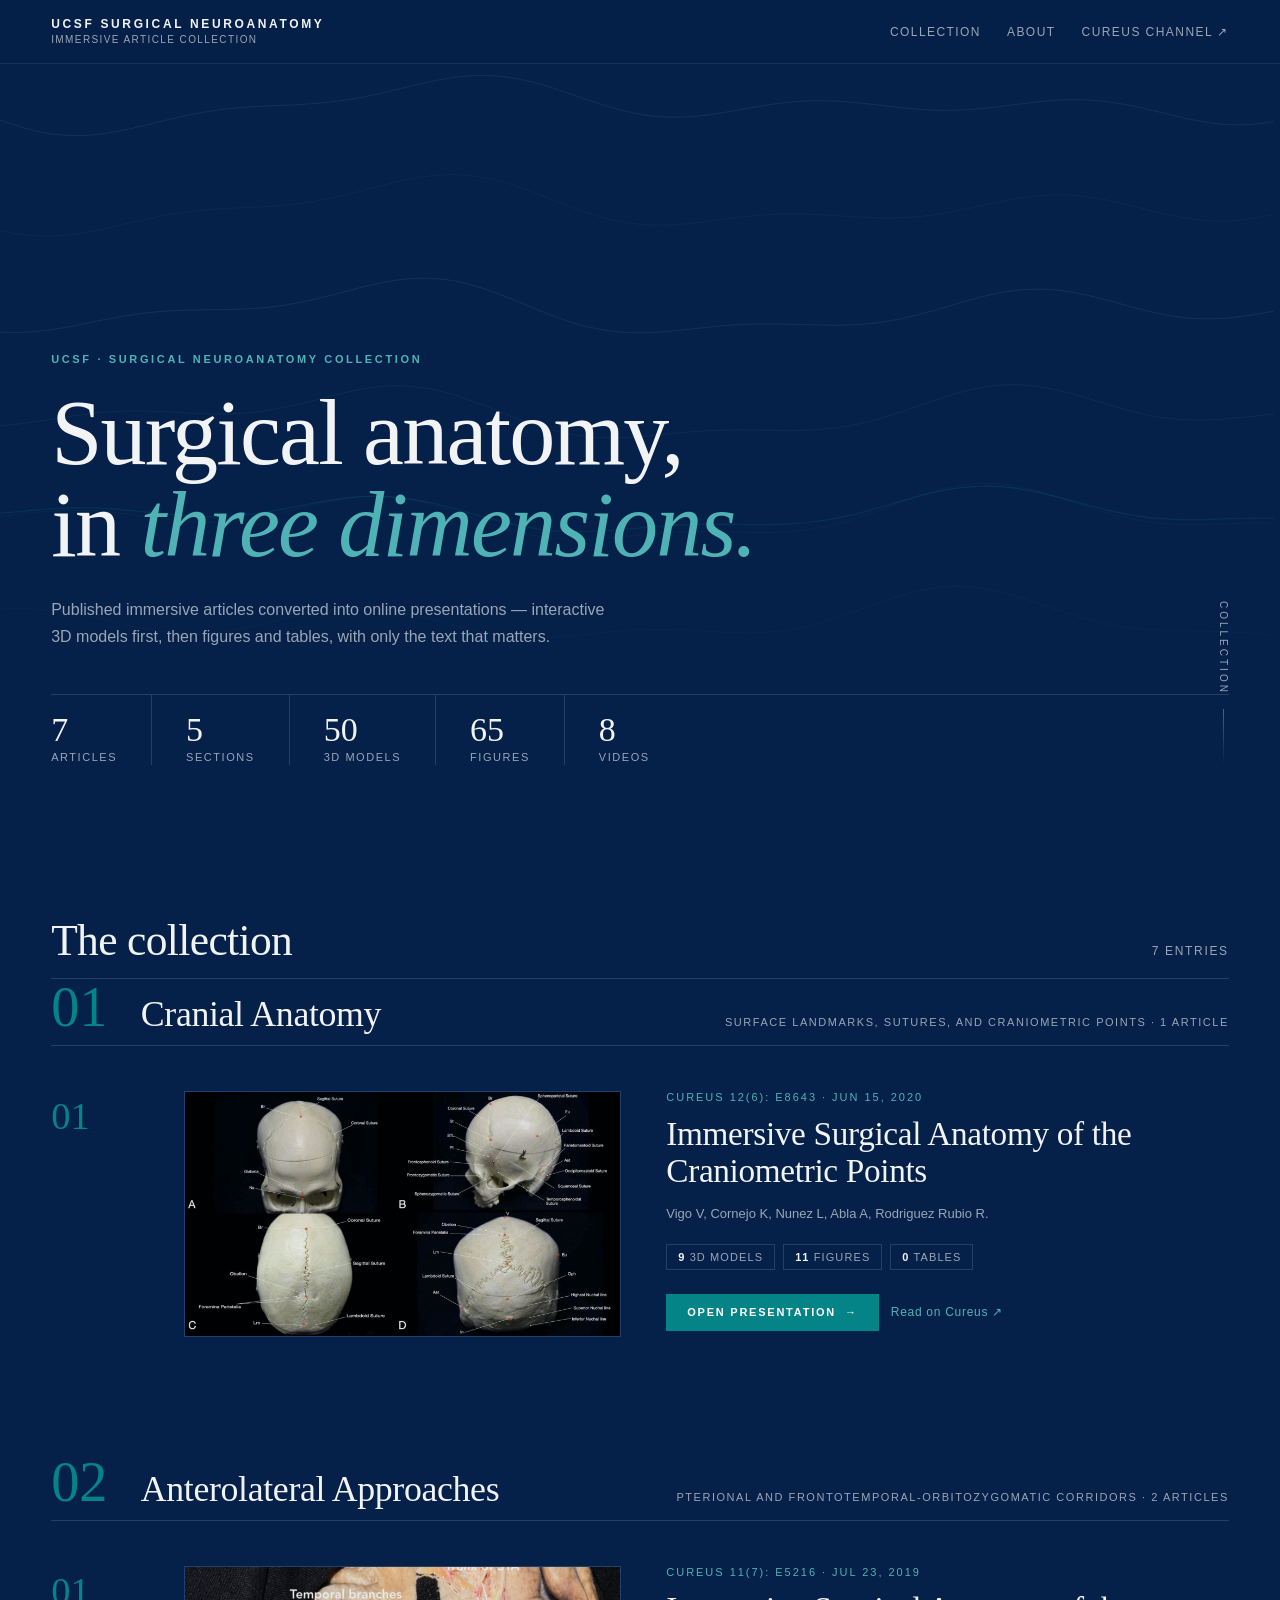
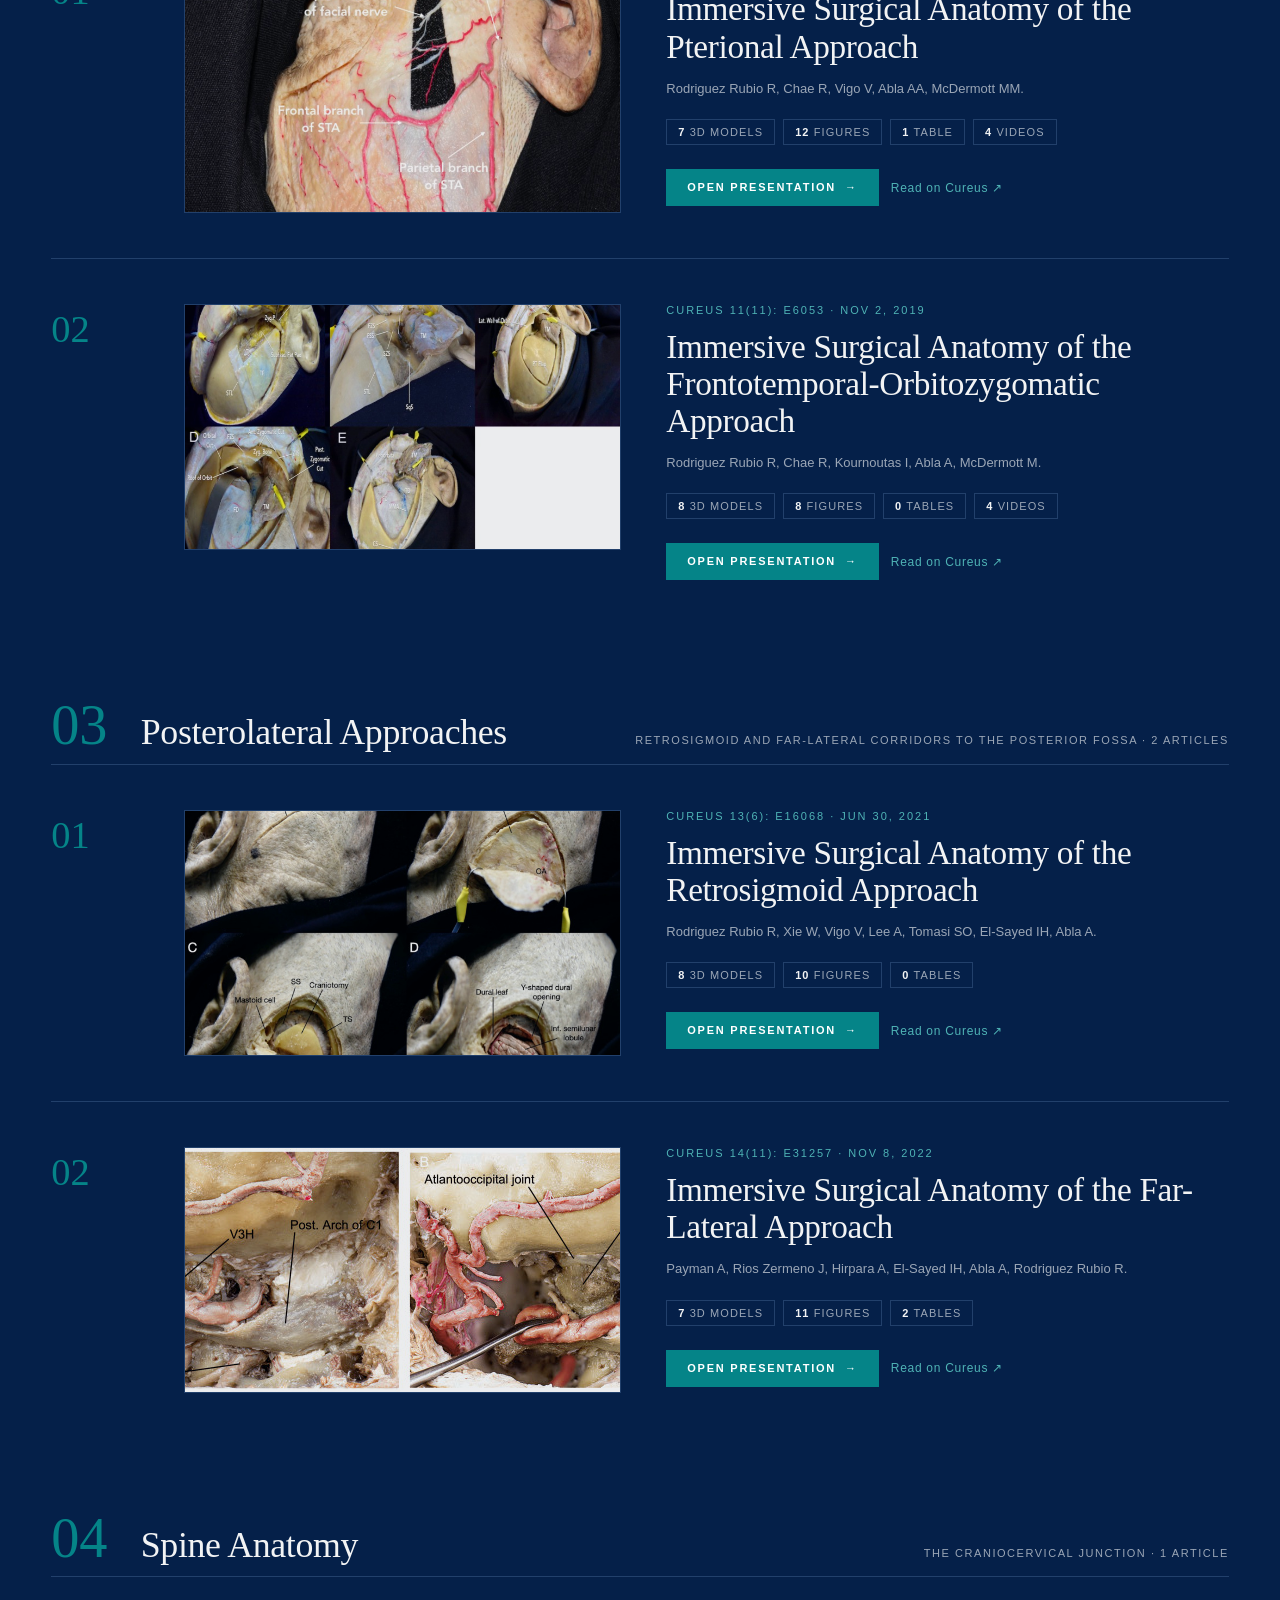
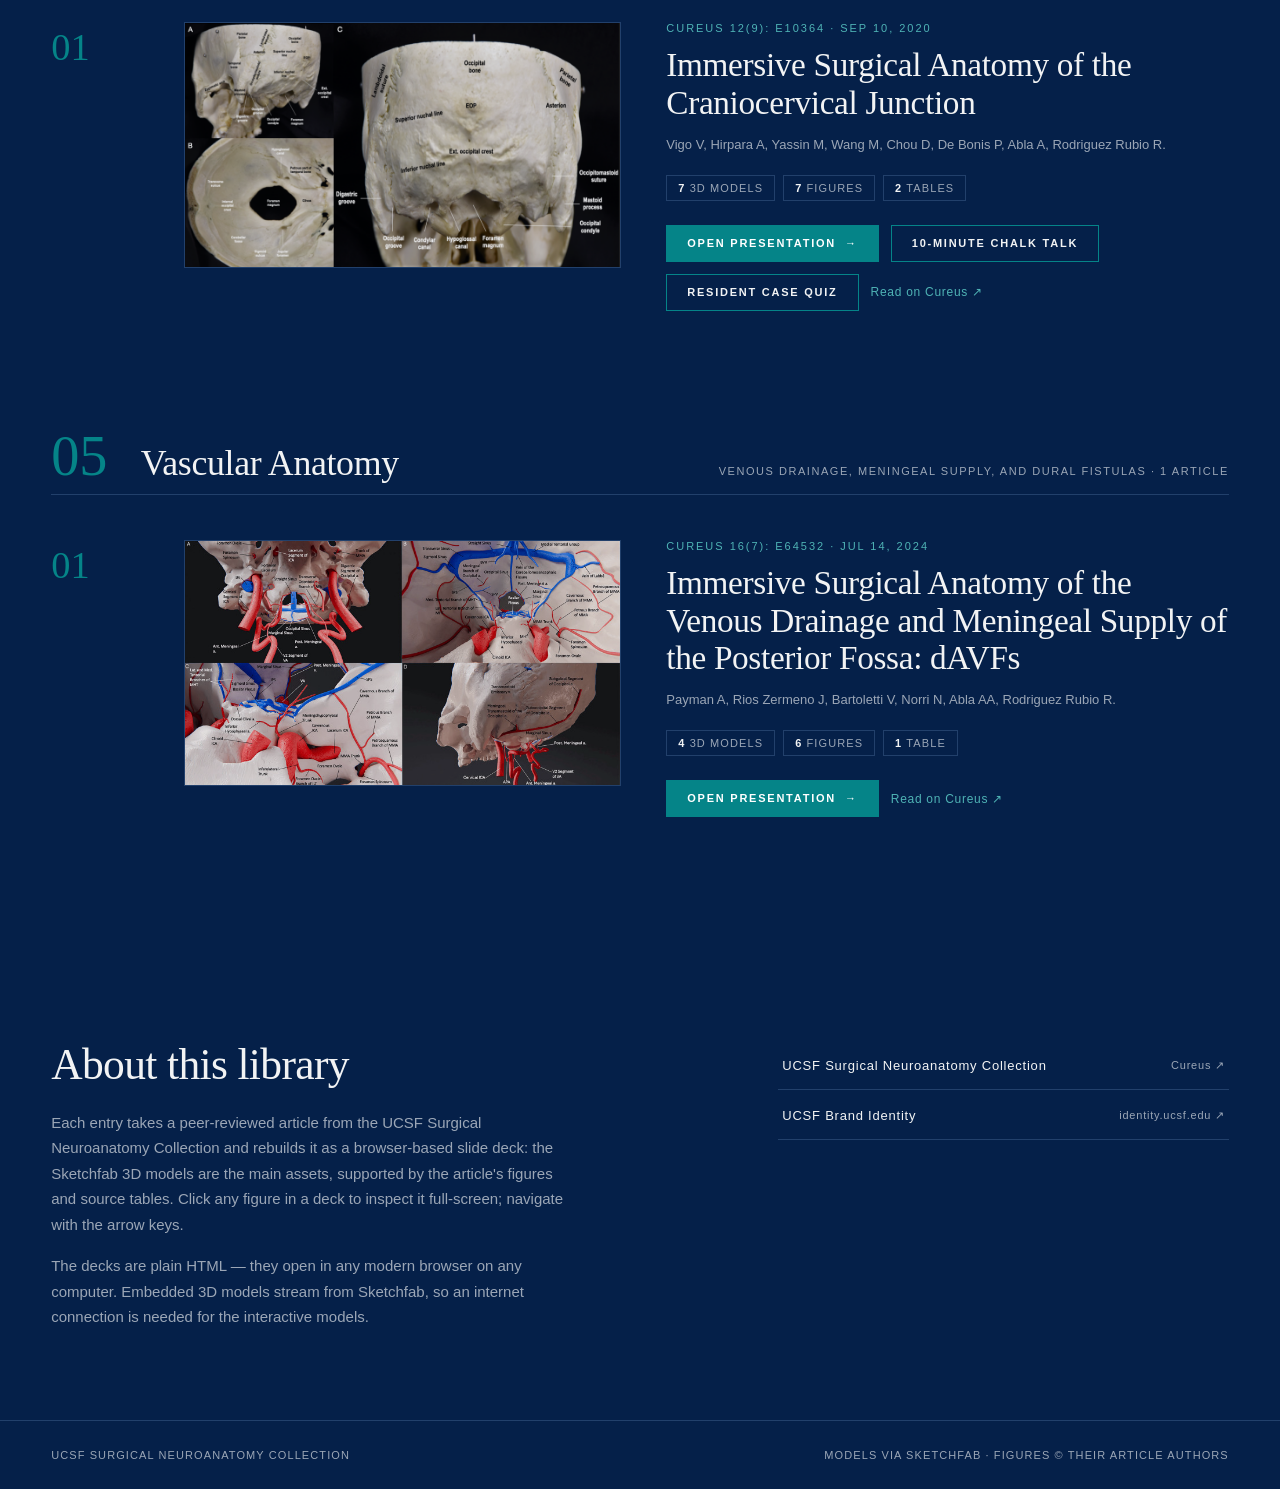
==== index.html @ 52310187 "initial site" ====
<!doctype html>
<html lang="en">
<head>
<meta charset="utf-8" />
<meta name="viewport" content="width=device-width, initial-scale=1" />
<title>UCSF Surgical Neuroanatomy Collection — Immersive Articles</title>
<meta name="description" content="Online presentations of the UCSF Surgical Neuroanatomy Collection: interactive 3D models, figures, and tables from published immersive surgical anatomy articles." />
<style>
  :root{
    --navy:#052049; --navy-2:#07182f; --surface:#0a2547;
    --teal:#058488; --teal-soft:#4fb3b5; --red:#eb093c;
    --bone:#f2f3f4; --muted:#9ba6b6; --line:#22406b;
    --serif:"Granjon",Garamond,Georgia,serif;
    --sans:"Helvetica Neue",Arial,sans-serif;
  }
  *{box-sizing:border-box}
  html{scroll-behavior:smooth}
  body{margin:0;background:var(--navy);color:var(--bone);font-family:var(--sans);-webkit-font-smoothing:antialiased}
  a{color:var(--teal-soft);text-decoration:none}
  a:hover{color:var(--bone)}
  ::selection{background:var(--teal);color:#fff}

  /* ---------- top bar ---------- */
  .bar{position:fixed;inset:0 0 auto;z-index:40;display:flex;align-items:center;justify-content:space-between;
    padding:0 clamp(20px,4vw,56px);height:64px;
    background:rgba(5,32,73,.82);backdrop-filter:blur(10px);border-bottom:1px solid rgba(34,64,107,.6)}
  .bar .wordmark{font:600 12px/1.2 var(--sans);letter-spacing:.22em;text-transform:uppercase;color:var(--bone)}
  .bar .wordmark span{display:block;font-weight:400;letter-spacing:.14em;color:var(--muted);font-size:10px;margin-top:3px}
  .bar nav{display:flex;gap:26px;font-size:12px;letter-spacing:.12em;text-transform:uppercase}
  .bar nav a{color:var(--muted)}
  .bar nav a:hover{color:var(--bone)}

  /* ---------- hero ---------- */
  .hero{position:relative;min-height:92vh;display:flex;align-items:flex-end;overflow:hidden}
  #contours{position:absolute;inset:0;width:100%;height:100%;display:block}
  .hero::after{content:"";position:absolute;inset:0;background:linear-gradient(to bottom,rgba(5,32,73,.25),rgba(5,32,73,0) 35%,rgba(5,32,73,.92) 88%);pointer-events:none}
  .hero-inner{position:relative;z-index:2;width:100%;padding:0 clamp(20px,4vw,56px) clamp(48px,7vh,88px)}
  .eyebrow{margin:0 0 22px;color:var(--teal-soft);font:600 11px/1 var(--sans);letter-spacing:.24em;text-transform:uppercase}
  h1{margin:0;max-width:1100px;font:400 clamp(46px,7.2vw,118px)/1.0 var(--serif);letter-spacing:-.02em;color:var(--bone)}
  h1 em{font-style:italic;color:var(--teal-soft)}
  .hero-sub{margin:26px 0 0;max-width:560px;color:var(--muted);font-size:16px;line-height:1.65}
  .hero-meta{display:flex;flex-wrap:wrap;gap:0;margin-top:44px;border-top:1px solid var(--line)}
  .hero-meta div{padding:18px 34px 0 0;margin-right:34px;border-right:1px solid var(--line)}
  .hero-meta div:last-child{border-right:0}
  .hero-meta b{display:block;font:400 34px/1 var(--serif);color:var(--bone)}
  .hero-meta span{font-size:11px;letter-spacing:.14em;text-transform:uppercase;color:var(--muted)}
  .scroll-hint{position:absolute;right:clamp(20px,4vw,56px);bottom:clamp(48px,7vh,88px);z-index:2;
    writing-mode:vertical-rl;font-size:10px;letter-spacing:.3em;text-transform:uppercase;color:var(--muted);
    display:flex;align-items:center;gap:14px}
  .scroll-hint::after{content:"";width:1px;height:56px;background:linear-gradient(var(--teal),transparent);animation:drip 2.6s ease-in-out infinite}
  @keyframes drip{0%,100%{transform:scaleY(.4);transform-origin:top;opacity:.4}50%{transform:scaleY(1);opacity:1}}

  /* ---------- collection index ---------- */
  .section{padding:clamp(64px,10vh,120px) clamp(20px,4vw,56px)}
  .section-head{display:flex;align-items:baseline;justify-content:space-between;gap:24px;margin-bottom:14px}
  h2{margin:0;font:400 clamp(30px,3.4vw,52px)/1.05 var(--serif);letter-spacing:-.015em}
  .section-head span{color:var(--muted);font-size:12px;letter-spacing:.14em;text-transform:uppercase}
  .section-rule{height:1px;background:var(--line);margin-bottom:0}

  .article{display:grid;grid-template-columns:88px minmax(0,1.05fr) minmax(0,1.35fr);gap:clamp(20px,3.5vw,56px);
    padding:clamp(36px,5vh,64px) 0;border-bottom:1px solid var(--line);align-items:start}
  .article .num{font:400 clamp(30px,3vw,44px)/1 var(--serif);color:var(--teal);padding-top:6px}
  .thumb{position:relative;display:block;overflow:hidden;border:1px solid var(--line);background:var(--navy-2);aspect-ratio:16/9}
  .thumb img{width:100%;height:100%;object-fit:cover;display:block;opacity:.92;transition:transform .8s cubic-bezier(.2,.6,.2,1),opacity .4s}
  .thumb::after{content:"Open presentation";position:absolute;inset:auto 0 0;padding:12px 14px;
    font:600 10px/1 var(--sans);letter-spacing:.18em;text-transform:uppercase;color:var(--bone);
    background:linear-gradient(transparent,rgba(5,32,73,.95));opacity:0;transform:translateY(6px);transition:.35s}
  .article:hover .thumb img{transform:scale(1.045);opacity:1}
  .article:hover .thumb::after{opacity:1;transform:none}
  .a-body .journal{margin:0 0 12px;color:var(--teal-soft);font-size:11px;letter-spacing:.18em;text-transform:uppercase}
  .a-title{margin:0 0 14px;font:400 clamp(26px,2.6vw,40px)/1.12 var(--serif);letter-spacing:-.01em}
  .a-title a{color:var(--bone)}
  .a-title a:hover{color:var(--teal-soft)}
  .a-authors{margin:0 0 20px;color:var(--muted);font-size:13px;line-height:1.55;max-width:640px}
  .chips{display:flex;flex-wrap:wrap;gap:8px;margin-bottom:24px}
  .chips span{padding:6px 11px;border:1px solid var(--line);color:var(--muted);font-size:11px;letter-spacing:.1em;text-transform:uppercase}
  .chips span b{color:var(--bone);font-weight:600}
  .actions{display:flex;flex-wrap:wrap;gap:12px;align-items:center}
  .btn{display:inline-flex;align-items:center;gap:9px;padding:12px 20px;border:1px solid var(--teal);
    color:var(--bone);font:600 11px/1 var(--sans);letter-spacing:.16em;text-transform:uppercase;transition:.25s;background:transparent}
  .btn:hover{background:var(--teal);color:#fff}
  .btn.primary{background:var(--teal);color:#fff}
  .btn.primary:hover{background:#067275;border-color:#067275}
  .btn .arr{transition:transform .25s}
  .btn:hover .arr{transform:translateX(4px)}
  .ext{font-size:12px;letter-spacing:.06em}

  .empty{padding:56px 0;color:var(--muted);font-size:14px;border-bottom:1px solid var(--line)}

  /* ---------- categories ---------- */
  .category{margin-top:clamp(52px,8vh,96px)}
  .category:first-of-type{margin-top:0}
  .cat-head{display:flex;align-items:baseline;gap:clamp(16px,2.6vw,36px);margin-bottom:10px}
  .cat-num{font:400 clamp(38px,4.4vw,64px)/1 var(--serif);color:var(--teal)}
  .cat-head h3{margin:0;font:400 clamp(26px,2.8vw,42px)/1.05 var(--serif);letter-spacing:-.01em;color:var(--bone)}
  .cat-sub{margin-left:auto;color:var(--muted);font-size:11px;letter-spacing:.14em;text-transform:uppercase;white-space:nowrap}
  .cat-rule{height:1px;background:var(--line)}
  .category .article:last-child{border-bottom:0}

  /* ---------- about / footer ---------- */
  .about{display:grid;grid-template-columns:1.2fr .8fr;gap:clamp(28px,4vw,72px)}
  .about p{margin:0;color:var(--muted);font-size:15px;line-height:1.7;max-width:62ch}
  .about p+p{margin-top:16px}
  .about .links{display:grid;gap:2px;align-content:start}
  .about .links a{display:flex;justify-content:space-between;align-items:center;padding:16px 4px;border-bottom:1px solid var(--line);
    color:var(--bone);font-size:13px;letter-spacing:.06em;transition:.2s}
  .about .links a span{color:var(--muted);font-size:11px}
  .about .links a:hover{padding-left:10px;color:var(--teal-soft)}
  footer{border-top:1px solid var(--line);padding:28px clamp(20px,4vw,56px);display:flex;flex-wrap:wrap;gap:14px;
    justify-content:space-between;color:var(--muted);font-size:11px;letter-spacing:.1em;text-transform:uppercase}

  /* ---------- reveal ---------- */
  .reveal{opacity:0;transform:translateY(26px);transition:opacity .8s ease,transform .8s cubic-bezier(.2,.6,.2,1)}
  .reveal.in{opacity:1;transform:none}

  @media (max-width:900px){
    .article{grid-template-columns:1fr;gap:18px}
    .article .num{padding-top:0}
    .about{grid-template-columns:1fr}
    .scroll-hint{display:none}
    .bar nav{display:none}
  }
  @media (prefers-reduced-motion:reduce){
    *{animation:none!important;transition:none!important}
    .reveal{opacity:1;transform:none}
  }
</style>
</head>
<body>

<header class="bar">
  <div class="wordmark">UCSF Surgical Neuroanatomy<span>Immersive article collection</span></div>
  <nav>
    <a href="#collection">Collection</a>
    <a href="#about">About</a>
    <a href="https://www.cureus.com/channels/sbcvl" target="_blank" rel="noopener">Cureus channel ↗</a>
  </nav>
</header>

<section class="hero">
  <canvas id="contours" aria-hidden="true"></canvas>
  <div class="hero-inner">
    <p class="eyebrow">UCSF · Surgical Neuroanatomy Collection</p>
    <h1>Surgical anatomy,<br />in <em>three dimensions.</em></h1>
    <p class="hero-sub">Published immersive articles converted into online presentations — interactive 3D models first, then figures and tables, with only the text that matters.</p>
    <div class="hero-meta" id="heroMeta"></div>
  </div>
  <div class="scroll-hint">Collection</div>
</section>

<main>
  <section class="section" id="collection">
    <div class="section-head reveal">
      <h2>The collection</h2>
      <span id="articleCount"></span>
    </div>
    <div class="section-rule"></div>
    <div id="articles"></div>
  </section>

  <section class="section" id="about">
    <div class="about reveal">
      <div>
        <h2 style="margin-bottom:22px">About this library</h2>
        <p>Each entry takes a peer-reviewed article from the UCSF Surgical Neuroanatomy Collection and rebuilds it as a browser-based slide deck: the Sketchfab 3D models are the main assets, supported by the article's figures and source tables. Click any figure in a deck to inspect it full-screen; navigate with the arrow keys.</p>
        <p>The decks are plain HTML — they open in any modern browser on any computer. Embedded 3D models stream from Sketchfab, so an internet connection is needed for the interactive models.</p>
      </div>
      <div class="links">
        <a href="https://www.cureus.com/channels/sbcvl" target="_blank" rel="noopener">UCSF Surgical Neuroanatomy Collection <span>Cureus ↗</span></a>
        <a href="https://identity.ucsf.edu/" target="_blank" rel="noopener">UCSF Brand Identity <span>identity.ucsf.edu ↗</span></a>
      </div>
    </div>
  </section>
</main>

<footer>
  <span>UCSF Surgical Neuroanatomy Collection</span>
  <span>Models via Sketchfab · Figures © their article authors</span>
</footer>

<script>
/* ============================================================
   COLLECTION DATA — add a new object here for each new article.
   `category` must match a slug in CATEGORIES below.
   ============================================================ */
const CATEGORIES = [
  { slug: "cranial-anatomy", number: "01", title: "Cranial Anatomy",
    blurb: "Surface landmarks, sutures, and craniometric points" },
  { slug: "anterolateral-approaches", number: "02", title: "Anterolateral Approaches",
    blurb: "Pterional and frontotemporal-orbitozygomatic corridors" },
  { slug: "posterolateral-approaches", number: "03", title: "Posterolateral Approaches",
    blurb: "Retrosigmoid and far-lateral corridors to the posterior fossa" },
  { slug: "spine-anatomy", number: "04", title: "Spine Anatomy",
    blurb: "The craniocervical junction" },
  { slug: "vascular-anatomy", number: "05", title: "Vascular Anatomy",
    blurb: "Venous drainage, meningeal supply, and dural fistulas" }
];

const ARTICLES = [
  {
    slug: "craniocervical-junction",
    category: "spine-anatomy",
    title: "Immersive Surgical Anatomy of the Craniocervical Junction",
    journal: "Cureus 12(9): e10364 · Sep 10, 2020",
    authors: "Vigo V, Hirpara A, Yassin M, Wang M, Chou D, De Bonis P, Abla A, Rodriguez Rubio R.",
    thumbnail: "articles/craniocervical-junction/assets/images/full-fig01-occipital.png",
    deck: "articles/craniocervical-junction/index.html",
    extras: [
      { label: "10-minute chalk talk", url: "articles/craniocervical-junction/chalk-talk.html" },
      { label: "Resident case quiz", url: "articles/craniocervical-junction/quiz.html" }
    ],
    assets: { models: 7, figures: 7, tables: 2, videos: 0 },
    source: "https://www.cureus.com/articles/40530-immersive-surgical-anatomy-of-the-craniocervical-junction"
  },
  {
    slug: "pterional-approach",
    category: "anterolateral-approaches",
    title: "Immersive Surgical Anatomy of the Pterional Approach",
    journal: "Cureus 11(7): e5216 · Jul 23, 2019",
    authors: "Rodriguez Rubio R, Chae R, Vigo V, Abla AA, McDermott MM.",
    thumbnail: "articles/pterional-approach/assets/images/fig03.jpg",
    deck: "articles/pterional-approach/index.html",
    extras: [],
    assets: { models: 7, figures: 12, tables: 1, videos: 4 },
    source: "https://www.cureus.com/articles/21245-immersive-surgical-anatomy-of-the-pterional-approach"
  },
  {
    slug: "frontotemporal-orbitozygomatic-approach",
    category: "anterolateral-approaches",
    number: "03",
    title: "Immersive Surgical Anatomy of the Frontotemporal-Orbitozygomatic Approach",
    journal: "Cureus 11(11): e6053 · Nov 2, 2019",
    authors: "Rodriguez Rubio R, Chae R, Kournoutas I, Abla A, McDermott M.",
    thumbnail: "articles/frontotemporal-orbitozygomatic-approach/assets/images/fig-i05.jpg",
    deck: "articles/frontotemporal-orbitozygomatic-approach/index.html",
    extras: [],
    assets: { models: 8, figures: 8, tables: 0, videos: 4 },
    source: "https://www.cureus.com/articles/23943-immersive-surgical-anatomy-of-the-frontotemporal-orbitozygomatic-approach"
  },
  {
    slug: "craniometric-points",
    category: "cranial-anatomy",
    number: "04",
    title: "Immersive Surgical Anatomy of the Craniometric Points",
    journal: "Cureus 12(6): e8643 · Jun 15, 2020",
    authors: "Vigo V, Cornejo K, Nunez L, Abla A, Rodriguez Rubio R.",
    thumbnail: "articles/craniometric-points/assets/images/fig-i02.jpg",
    deck: "articles/craniometric-points/index.html",
    extras: [],
    assets: { models: 9, figures: 11, tables: 0, videos: 0 },
    source: "https://www.cureus.com/articles/31561-immersive-surgical-anatomy-of-the-craniometric-points"
  },
  {
    slug: "retrosigmoid-approach",
    category: "posterolateral-approaches",
    number: "05",
    title: "Immersive Surgical Anatomy of the Retrosigmoid Approach",
    journal: "Cureus 13(6): e16068 · Jun 30, 2021",
    authors: "Rodriguez Rubio R, Xie W, Vigo V, Lee A, Tomasi SO, El-Sayed IH, Abla A.",
    thumbnail: "articles/retrosigmoid-approach/assets/images/fig-i05.jpg",
    deck: "articles/retrosigmoid-approach/index.html",
    extras: [],
    assets: { models: 8, figures: 10, tables: 0, videos: 0 },
    source: "https://www.cureus.com/articles/61558-immersive-surgical-anatomy-of-the-retrosigmoid-approach"
  },
  {
    slug: "far-lateral-approach",
    category: "posterolateral-approaches",
    number: "06",
    title: "Immersive Surgical Anatomy of the Far-Lateral Approach",
    journal: "Cureus 14(11): e31257 · Nov 8, 2022",
    authors: "Payman A, Rios Zermeno J, Hirpara A, El-Sayed IH, Abla A, Rodriguez Rubio R.",
    thumbnail: "articles/far-lateral-approach/assets/images/fig-i05.jpg",
    deck: "articles/far-lateral-approach/index.html",
    extras: [],
    assets: { models: 7, figures: 11, tables: 2, videos: 0 },
    source: "https://www.cureus.com/articles/121151-immersive-surgical-anatomy-of-the-far-lateral-approach"
  },
  {
    slug: "venous-drainage-posterior-fossa-davfs",
    category: "vascular-anatomy",
    title: "Immersive Surgical Anatomy of the Venous Drainage and Meningeal Supply of the Posterior Fossa: dAVFs",
    journal: "Cureus 16(7): e64532 · Jul 14, 2024",
    authors: "Payman A, Rios Zermeno J, Bartoletti V, Norri N, Abla AA, Rodriguez Rubio R.",
    thumbnail: "articles/venous-drainage-posterior-fossa-davfs/assets/images/fig-i02.jpg",
    deck: "articles/venous-drainage-posterior-fossa-davfs/index.html",
    extras: [],
    assets: { models: 4, figures: 6, tables: 1, videos: 0 },
    source: "https://www.cureus.com/articles/271023-immersive-surgical-anatomy-of-the-venous-drainage-and-meningeal-supply-of-the-posterior-fossa-anatomical-nuances-and-microsurgical-management-of-dural-arteriovenous-fistulas-davfs"
  }
];

/* ---------- render ---------- */
const $ = s => document.querySelector(s);

function renderArticles(){
  const wrap = $("#articles");
  if(!ARTICLES.length){
    wrap.innerHTML = '<div class="empty">No articles published yet.</div>';
    return;
  }
  const articleCard = (a, num) => `
    <article class="article reveal">
      <div class="num">${num}</div>
      <a class="thumb" href="${a.deck}" aria-label="Open presentation: ${a.title}">
        <img src="${a.thumbnail}" alt="Key figure — ${a.title}" loading="lazy" />
      </a>
      <div class="a-body">
        <p class="journal">${a.journal}</p>
        <h3 class="a-title"><a href="${a.deck}">${a.title}</a></h3>
        <p class="a-authors">${a.authors}</p>
        <div class="chips">
          <span><b>${a.assets.models}</b>&nbsp;3D models</span>
          <span><b>${a.assets.figures}</b>&nbsp;figures</span>
          <span><b>${a.assets.tables}</b>&nbsp;${a.assets.tables===1?"table":"tables"}</span>
          ${a.assets.videos ? `<span><b>${a.assets.videos}</b>&nbsp;videos</span>` : ""}
        </div>
        <div class="actions">
          <a class="btn primary" href="${a.deck}">Open presentation <span class="arr">→</span></a>
          ${a.extras.map(e => `<a class="btn" href="${e.url}">${e.label}</a>`).join("")}
          <a class="ext" href="${a.source}" target="_blank" rel="noopener">Read on Cureus ↗</a>
        </div>
      </div>
    </article>`;
  wrap.innerHTML = CATEGORIES.map(cat => {
    const items = ARTICLES.filter(a => a.category === cat.slug);
    if(!items.length) return "";
    return `
    <section class="category" id="${cat.slug}">
      <div class="cat-head reveal">
        <span class="cat-num">${cat.number}</span>
        <h3>${cat.title}</h3>
        <span class="cat-sub">${cat.blurb} · ${items.length} ${items.length===1?"article":"articles"}</span>
      </div>
      <div class="cat-rule"></div>
      ${items.map((a,i) => articleCard(a, String(i+1).padStart(2,"0"))).join("")}
    </section>`;
  }).join("");
}

function renderMeta(){
  const t = ARTICLES.reduce((acc,a)=>({
    models: acc.models + a.assets.models,
    figures: acc.figures + a.assets.figures,
    tables: acc.tables + a.assets.tables,
    videos: acc.videos + (a.assets.videos||0)
  }), {models:0, figures:0, tables:0, videos:0});
  $("#heroMeta").innerHTML = `
    <div><b>${ARTICLES.length}</b><span>${ARTICLES.length===1?"article":"articles"}</span></div>
    <div><b>${CATEGORIES.length}</b><span>sections</span></div>
    <div><b>${t.models}</b><span>3D models</span></div>
    <div><b>${t.figures}</b><span>figures</span></div>
    <div><b>${t.videos}</b><span>videos</span></div>`;
  $("#articleCount").textContent = `${ARTICLES.length} ${ARTICLES.length===1?"entry":"entries"}`;
}

renderArticles();
renderMeta();

/* ---------- scroll reveal ---------- */
const io = new IntersectionObserver(entries => {
  entries.forEach(e => { if(e.isIntersecting){ e.target.classList.add("in"); io.unobserve(e.target); } });
},{threshold:.12});
document.querySelectorAll(".reveal").forEach(el => io.observe(el));

/* ---------- ambient contour field ---------- */
(() => {
  const reduced = matchMedia("(prefers-reduced-motion: reduce)").matches;
  const cv = document.getElementById("contours");
  const ctx = cv.getContext("2d");
  let w, h, t = 0, raf;

  function resize(){
    const dpr = Math.min(devicePixelRatio || 1, 2);
    w = cv.clientWidth; h = cv.clientHeight;
    cv.width = w * dpr; cv.height = h * dpr;
    ctx.setTransform(dpr,0,0,dpr,0,0);
  }

  function field(x, y, t){
    return Math.sin(x*0.011 + t*0.35) * 14
         + Math.sin(x*0.021 - t*0.22 + y*0.006) * 9
         + Math.sin((x+y)*0.007 + t*0.15) * 12;
  }

  function draw(){
    ctx.clearRect(0,0,w,h);
    const rows = 9, step = 7;
    for(let r=0; r<rows; r++){
      const baseY = (h/(rows-1)) * r;
      const alpha = 0.05 + 0.10 * Math.abs(Math.sin(r*1.3 + t*0.4));
      ctx.beginPath();
      for(let x=0; x<=w; x+=step){
        const y = baseY + field(x, baseY, t);
        x===0 ? ctx.moveTo(x,y) : ctx.lineTo(x,y);
      }
      ctx.strokeStyle = `rgba(79,179,181,${alpha.toFixed(3)})`;
      ctx.lineWidth = 1;
      ctx.stroke();
    }
    /* one accent line, kept very quiet */
    ctx.beginPath();
    for(let x=0; x<=w; x+=step){
      const y = h*0.62 + field(x, h*0.62, t*1.2) * 0.8;
      x===0 ? ctx.moveTo(x,y) : ctx.lineTo(x,y);
    }
    ctx.strokeStyle = "rgba(5,132,136,0.35)";
    ctx.lineWidth = 1.2;
    ctx.stroke();
  }

  function loop(){ t += 0.008; draw(); raf = requestAnimationFrame(loop); }

  resize();
  addEventListener("resize", () => { resize(); if(reduced) draw(); });
  if(reduced){ draw(); } else { loop(); }
  document.addEventListener("visibilitychange", () => {
    if(reduced) return;
    if(document.hidden) cancelAnimationFrame(raf); else loop();
  });
})();
</script>
</body>
</html>
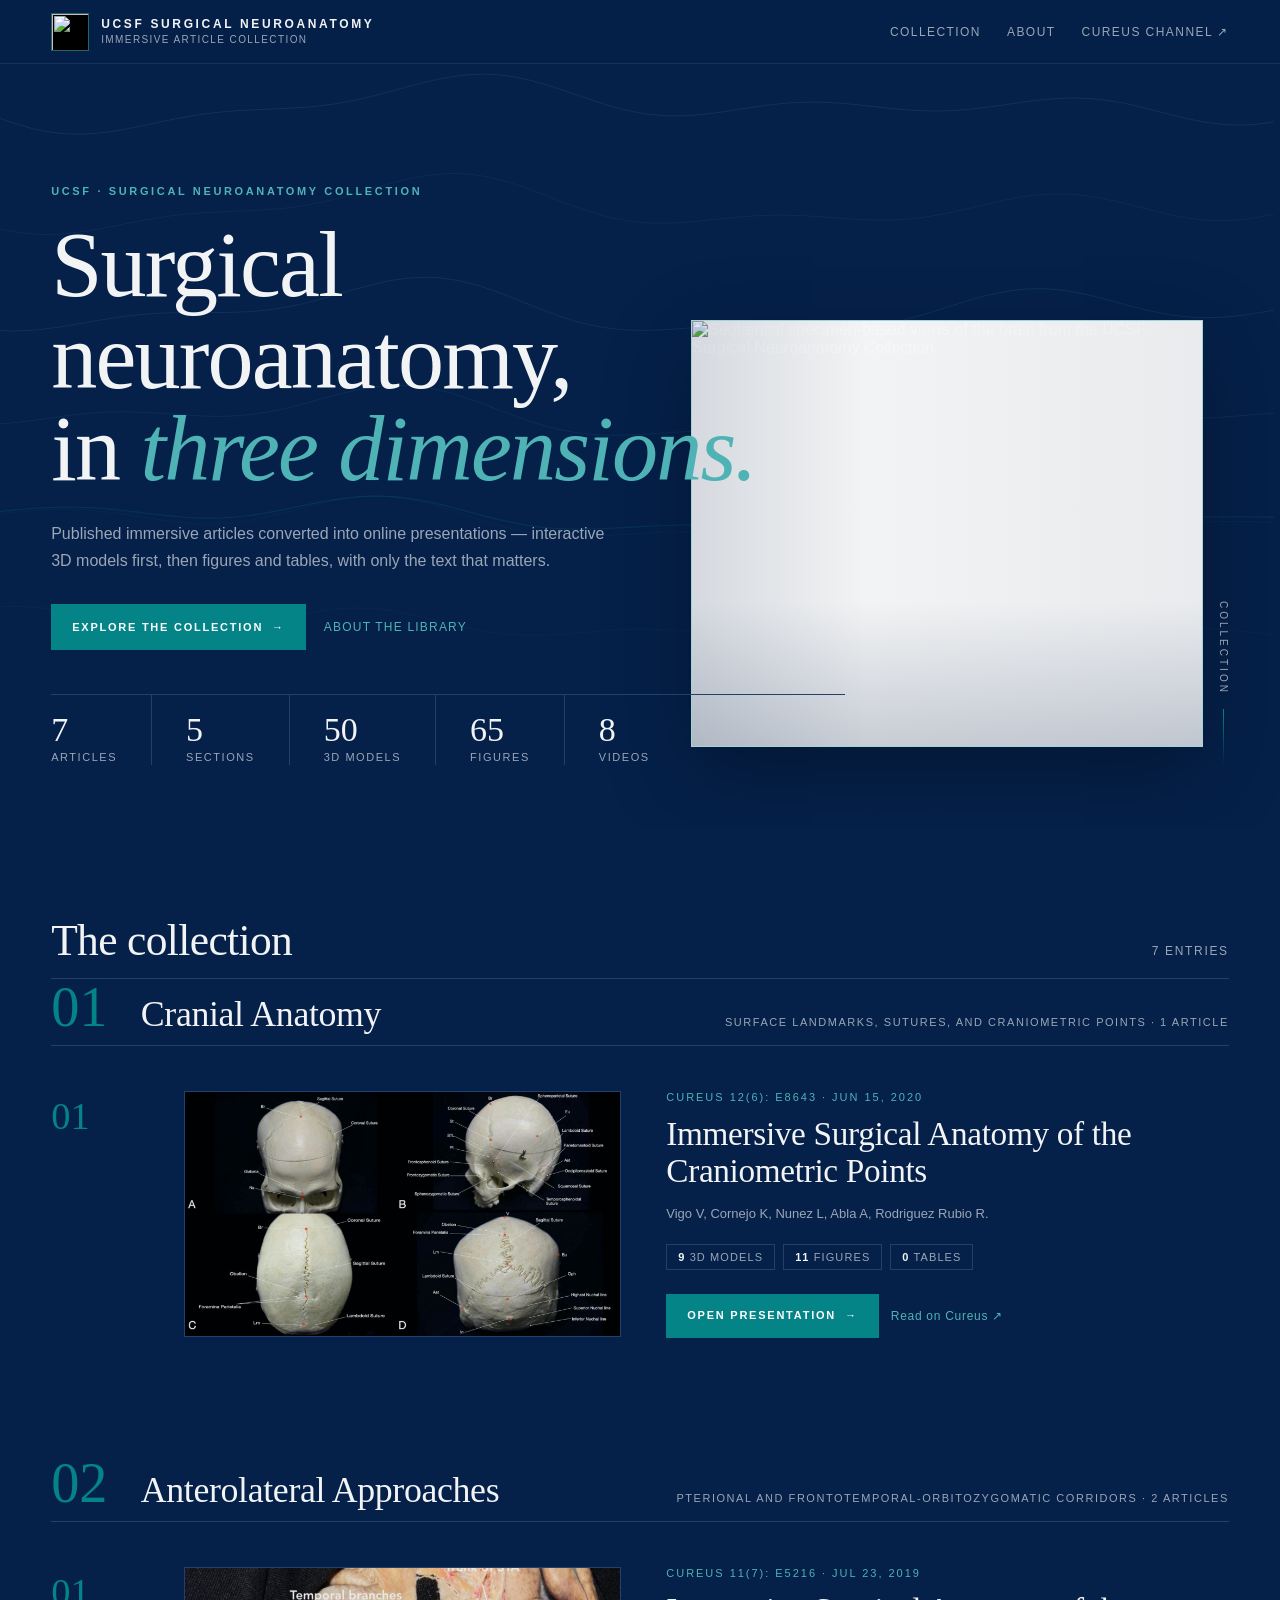
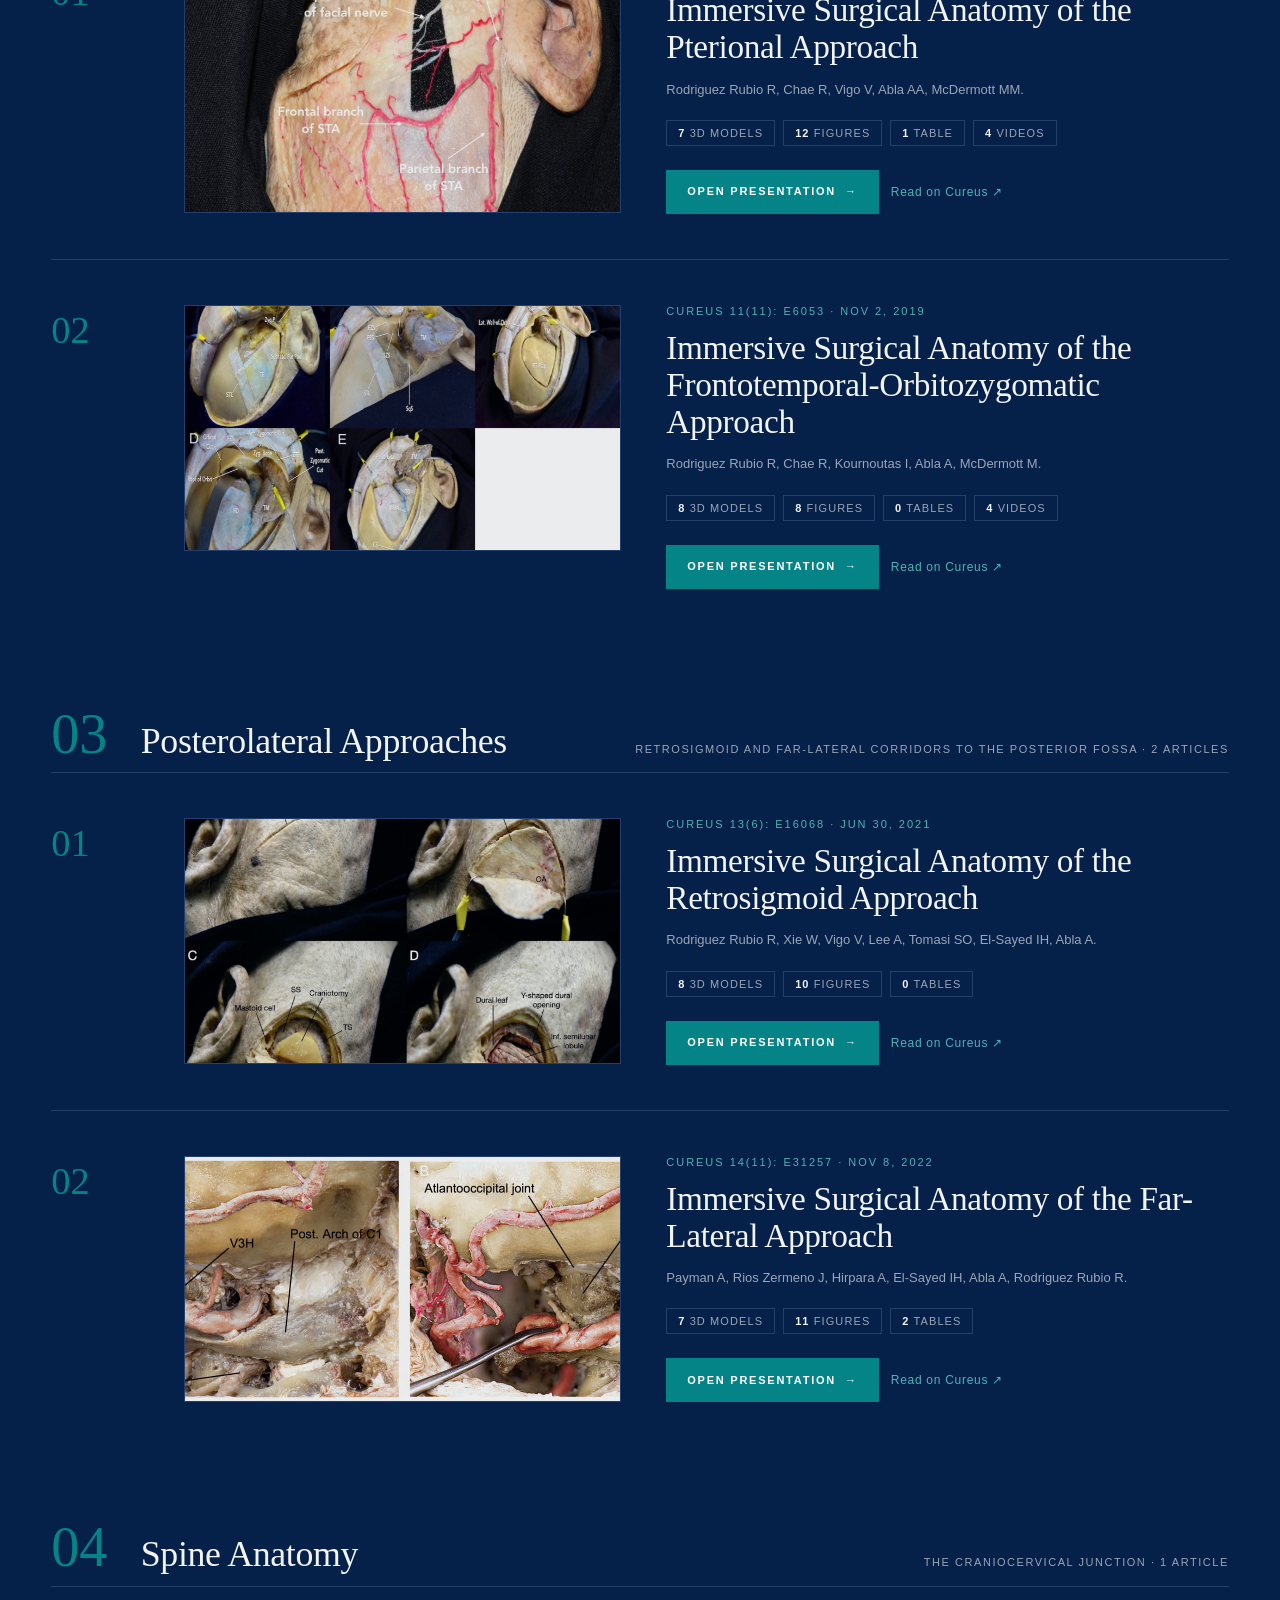
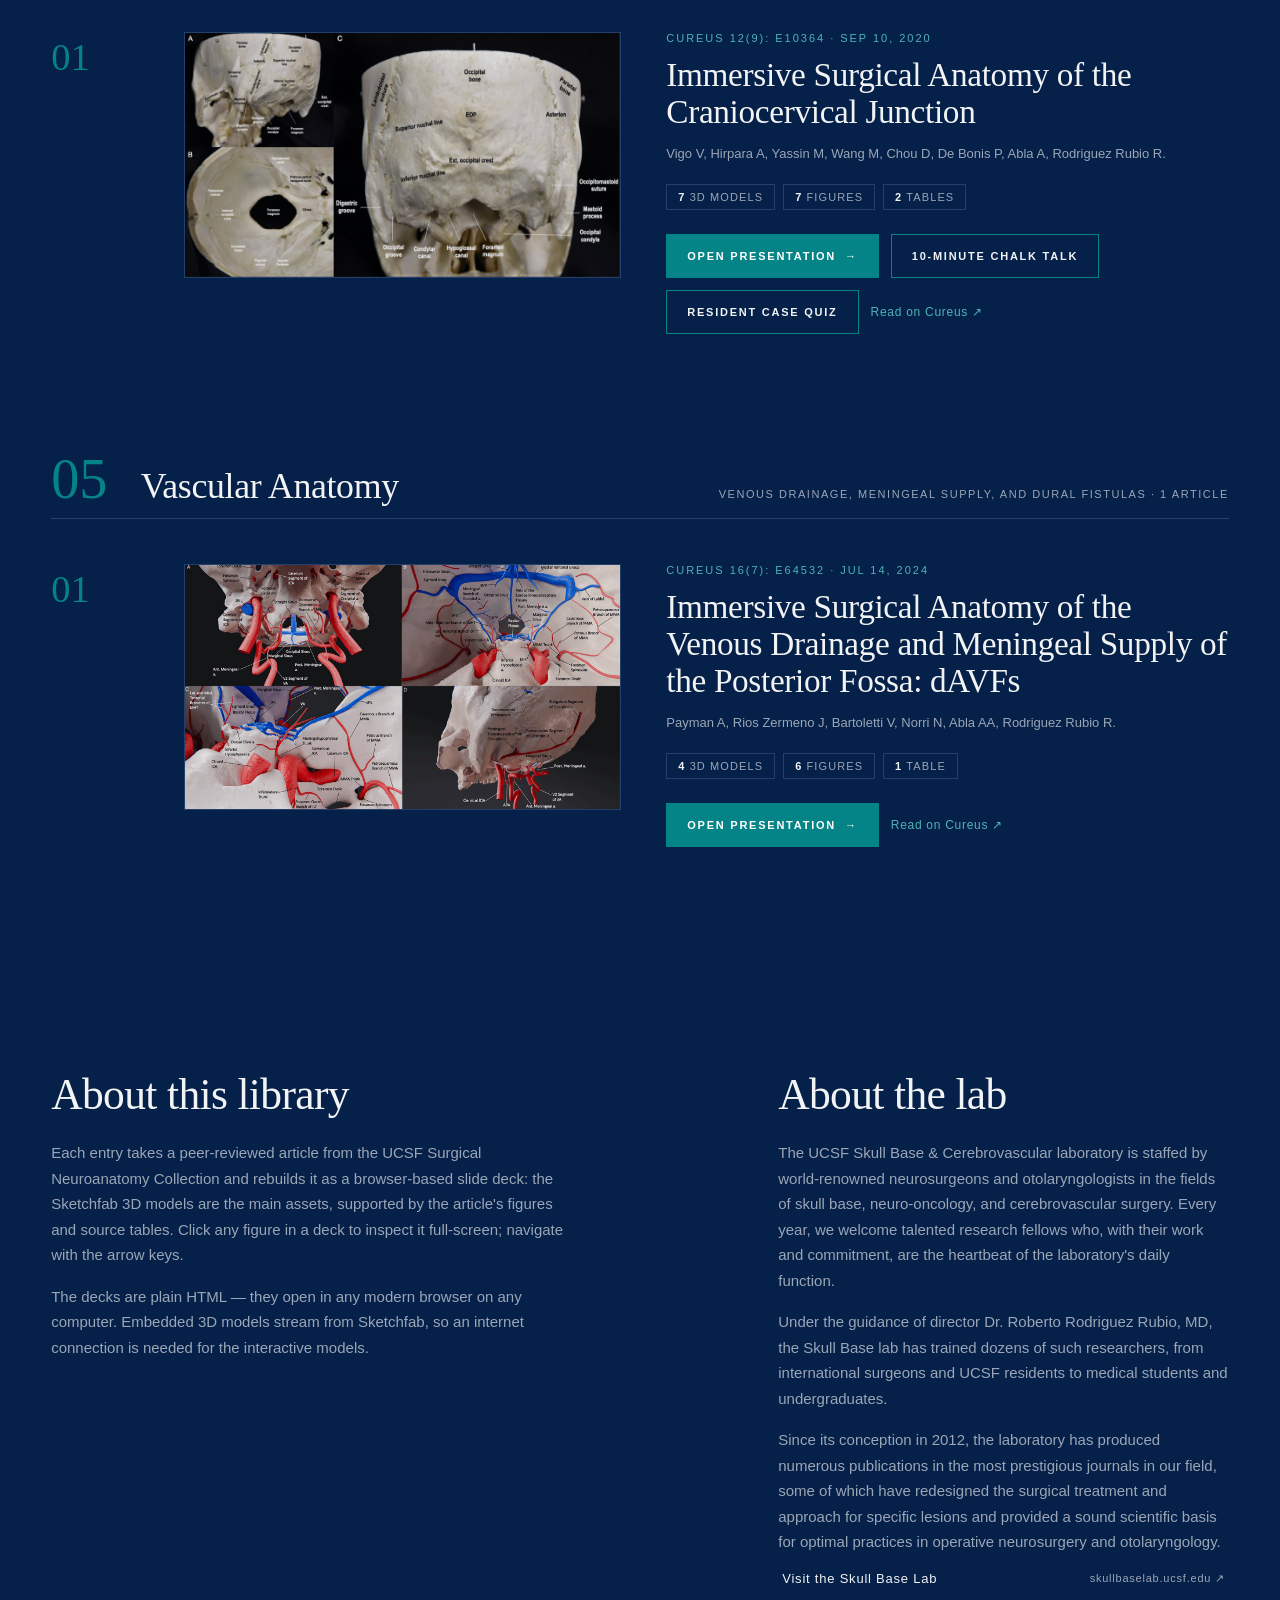
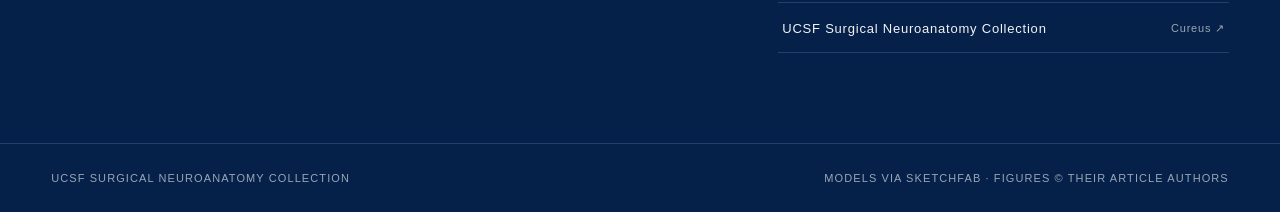
==== commit a0f72b07: "Improve landing page hero, accessibility, and lab information" ====
--- a/index.html
+++ b/index.html
@@ -5,6 +5,10 @@
 <meta name="viewport" content="width=device-width, initial-scale=1" />
 <title>UCSF Surgical Neuroanatomy Collection — Immersive Articles</title>
 <meta name="description" content="Online presentations of the UCSF Surgical Neuroanatomy Collection: interactive 3D models, figures, and tables from published immersive surgical anatomy articles." />
+<meta name="theme-color" content="#052049" />
+<link rel="preconnect" href="https://assets.cureus.com" crossorigin />
+<link rel="preload" as="image" href="https://assets.cureus.com/uploads/channel/hero/72/channel_hero_webp_1562006938-Channel_hero_image.PNG" fetchpriority="high" />
+<script>document.documentElement.classList.add("js");</script>
 <style>
   :root{
     --navy:#052049; --navy-2:#07182f; --surface:#0a2547;
@@ -15,6 +19,10 @@
   }
   *{box-sizing:border-box}
   html{scroll-behavior:smooth}
+  :focus{outline:none}
+  :where(a,button):focus-visible{outline:3px solid var(--teal-soft);outline-offset:4px}
+  .skip-link{position:fixed;left:20px;top:12px;z-index:100;padding:12px 16px;background:var(--bone);color:var(--navy);font:600 12px/1 var(--sans);letter-spacing:.08em;text-transform:uppercase;transform:translateY(-150%);transition:transform .2s}
+  .skip-link:focus{transform:none}
   body{margin:0;background:var(--navy);color:var(--bone);font-family:var(--sans);-webkit-font-smoothing:antialiased}
   a{color:var(--teal-soft);text-decoration:none}
   a:hover{color:var(--bone)}
@@ -24,17 +32,28 @@
   .bar{position:fixed;inset:0 0 auto;z-index:40;display:flex;align-items:center;justify-content:space-between;
     padding:0 clamp(20px,4vw,56px);height:64px;
     background:rgba(5,32,73,.82);backdrop-filter:blur(10px);border-bottom:1px solid rgba(34,64,107,.6)}
-  .bar .wordmark{font:600 12px/1.2 var(--sans);letter-spacing:.22em;text-transform:uppercase;color:var(--bone)}
+  .brand-lockup{display:flex;align-items:center;gap:12px;color:inherit}
+  .lab-logo{width:38px;height:38px;display:block;object-fit:cover;border:1px solid rgba(79,179,181,.55);background:#000}
+  .bar .wordmark{display:block;font:600 12px/1.2 var(--sans);letter-spacing:.22em;text-transform:uppercase;color:var(--bone)}
+  .bar .wordmark:hover{color:var(--teal-soft)}
   .bar .wordmark span{display:block;font-weight:400;letter-spacing:.14em;color:var(--muted);font-size:10px;margin-top:3px}
   .bar nav{display:flex;gap:26px;font-size:12px;letter-spacing:.12em;text-transform:uppercase}
   .bar nav a{color:var(--muted)}
   .bar nav a:hover{color:var(--bone)}
+  .menu-toggle{display:none;min-height:44px;padding:10px 14px;border:1px solid var(--teal);background:transparent;color:var(--bone);font:600 11px/1 var(--sans);letter-spacing:.16em;text-transform:uppercase;cursor:pointer}
 
   /* ---------- hero ---------- */
-  .hero{position:relative;min-height:92vh;display:flex;align-items:flex-end;overflow:hidden}
+  .hero{position:relative;min-height:clamp(720px,92vh,980px);display:flex;align-items:flex-end;overflow:hidden}
   #contours{position:absolute;inset:0;width:100%;height:100%;display:block}
   .hero::after{content:"";position:absolute;inset:0;background:linear-gradient(to bottom,rgba(5,32,73,.25),rgba(5,32,73,0) 35%,rgba(5,32,73,.92) 88%);pointer-events:none}
-  .hero-inner{position:relative;z-index:2;width:100%;padding:0 clamp(20px,4vw,56px) clamp(48px,7vh,88px)}
+  .hero-inner{position:relative;z-index:3;width:100%;max-width:1760px;margin:0 auto;padding:0 clamp(20px,4vw,56px) clamp(48px,7vh,88px);padding-right:clamp(280px,34vw,620px)}
+  .hero-media{position:absolute;z-index:1;right:clamp(20px,6vw,110px);bottom:clamp(72px,9vh,128px);width:min(40vw,640px);max-height:72vh;overflow:hidden;border:1px solid rgba(79,179,181,.48);background:var(--bone);box-shadow:0 26px 80px rgba(0,0,0,.28)}
+  .hero-media::after{content:"";position:absolute;inset:0;background:linear-gradient(90deg,rgba(5,32,73,.12),transparent 34%,rgba(5,32,73,.04)),linear-gradient(0deg,rgba(5,32,73,.18),transparent 34%);pointer-events:none}
+  .hero-media img{display:block;width:100%;height:auto;max-height:72vh;object-fit:cover;object-position:center;filter:saturate(.9) contrast(1.04)}
+  .hero-actions{display:flex;flex-wrap:wrap;align-items:center;gap:18px;margin-top:30px}
+  .hero-actions .btn{min-height:46px}
+  .hero-link{font-size:12px;letter-spacing:.1em;text-transform:uppercase;color:var(--teal-soft)}
+  .hero-link:hover{color:var(--bone)}
   .eyebrow{margin:0 0 22px;color:var(--teal-soft);font:600 11px/1 var(--sans);letter-spacing:.24em;text-transform:uppercase}
   h1{margin:0;max-width:1100px;font:400 clamp(46px,7.2vw,118px)/1.0 var(--serif);letter-spacing:-.02em;color:var(--bone)}
   h1 em{font-style:italic;color:var(--teal-soft)}
@@ -51,7 +70,7 @@
   @keyframes drip{0%,100%{transform:scaleY(.4);transform-origin:top;opacity:.4}50%{transform:scaleY(1);opacity:1}}
 
   /* ---------- collection index ---------- */
-  .section{padding:clamp(64px,10vh,120px) clamp(20px,4vw,56px)}
+  .section{width:100%;max-width:1872px;margin-inline:auto;padding:clamp(64px,10vh,120px) clamp(20px,4vw,56px)}
   .section-head{display:flex;align-items:baseline;justify-content:space-between;gap:24px;margin-bottom:14px}
   h2{margin:0;font:400 clamp(30px,3.4vw,52px)/1.05 var(--serif);letter-spacing:-.015em}
   .section-head span{color:var(--muted);font-size:12px;letter-spacing:.14em;text-transform:uppercase}
@@ -76,7 +95,7 @@
   .chips span{padding:6px 11px;border:1px solid var(--line);color:var(--muted);font-size:11px;letter-spacing:.1em;text-transform:uppercase}
   .chips span b{color:var(--bone);font-weight:600}
   .actions{display:flex;flex-wrap:wrap;gap:12px;align-items:center}
-  .btn{display:inline-flex;align-items:center;gap:9px;padding:12px 20px;border:1px solid var(--teal);
+  .btn{display:inline-flex;align-items:center;justify-content:center;gap:9px;min-height:44px;padding:12px 20px;border:1px solid var(--teal);
     color:var(--bone);font:600 11px/1 var(--sans);letter-spacing:.16em;text-transform:uppercase;transition:.25s;background:transparent}
   .btn:hover{background:var(--teal);color:#fff}
   .btn.primary{background:var(--teal);color:#fff}
@@ -99,6 +118,7 @@
 
   /* ---------- about / footer ---------- */
   .about{display:grid;grid-template-columns:1.2fr .8fr;gap:clamp(28px,4vw,72px)}
+  .about h2{margin:0 0 22px}
   .about p{margin:0;color:var(--muted);font-size:15px;line-height:1.7;max-width:62ch}
   .about p+p{margin-top:16px}
   .about .links{display:grid;gap:2px;align-content:start}
@@ -110,15 +130,52 @@
     justify-content:space-between;color:var(--muted);font-size:11px;letter-spacing:.1em;text-transform:uppercase}
 
   /* ---------- reveal ---------- */
-  .reveal{opacity:0;transform:translateY(26px);transition:opacity .8s ease,transform .8s cubic-bezier(.2,.6,.2,1)}
+  .reveal{opacity:1;transform:none}
+  .js .reveal{opacity:0;transform:translateY(26px);transition:opacity .8s ease,transform .8s cubic-bezier(.2,.6,.2,1)}
+  .js .reveal.in{opacity:1;transform:none}
+  @supports not ((backdrop-filter:blur(1px))){.bar{background:var(--navy)}}
   .reveal.in{opacity:1;transform:none}
 
+  @media (max-width:1100px) and (min-width:901px){
+    .article{grid-template-columns:64px minmax(0,1fr);gap:24px}
+    .article .thumb{grid-column:2;grid-row:1}
+    .article .a-body{grid-column:2;grid-row:2}
+    .cat-sub{white-space:normal;text-align:right}
+  }
   @media (max-width:900px){
+    .bar{height:60px;padding-inline:20px}
+    .brand-lockup{gap:9px}
+    .lab-logo{width:32px;height:32px}
+    .bar .wordmark{font-size:10px;letter-spacing:.16em}
+    .bar .wordmark span{font-size:8px;letter-spacing:.1em}
+    .menu-toggle{display:inline-flex;align-items:center}
+    .bar nav{display:none;position:absolute;top:calc(100% + 10px);right:20px;min-width:210px;padding:8px;background:rgba(5,32,73,.98);border:1px solid var(--line);box-shadow:0 18px 40px rgba(0,0,0,.3)}
+    .bar nav.open{display:grid;gap:0}
+    .bar nav a{display:block;padding:14px 12px;min-height:44px}
+    .hero{min-height:760px;align-items:flex-end}
+    .hero-media{top:76px;right:20px;bottom:auto;width:calc(100% - 40px);max-height:42vh;opacity:.56;box-shadow:none}
+    .hero-media img{max-height:42vh;object-fit:cover;object-position:center 38%}
+    .hero::after{background:linear-gradient(to bottom,rgba(5,32,73,.18),rgba(5,32,73,.58) 40%,rgba(5,32,73,.98) 76%)}
+    .hero-inner{padding:0 20px 48px}
+    h1{font-size:clamp(44px,12vw,72px)}
+    .hero-sub{font-size:15px;line-height:1.55}
+    .hero-actions{gap:14px;margin-top:24px}
+    .hero-actions .btn{width:100%}
+    .hero-link{padding:8px 0}
     .article{grid-template-columns:1fr;gap:18px}
     .article .num{padding-top:0}
     .about{grid-template-columns:1fr}
     .scroll-hint{display:none}
-    .bar nav{display:none}
+    .cat-head{align-items:flex-start;flex-wrap:wrap}
+    .cat-sub{width:100%;margin-left:calc(clamp(38px,4.4vw,64px) + clamp(16px,2.6vw,36px));white-space:normal}
+    .chips span{min-height:32px;display:inline-flex;align-items:center}
+  }
+  @media (max-width:900px) and (prefers-reduced-data:reduce){
+    .hero-media{display:none}
+  }
+  @media (prefers-reduced-motion:reduce){
+    html{scroll-behavior:auto}
+    .js .reveal{opacity:1;transform:none}
   }
   @media (prefers-reduced-motion:reduce){
     *{animation:none!important;transition:none!important}
@@ -127,22 +184,37 @@
 </style>
 </head>
 <body>
+<a class="skip-link" href="#collection">Skip to collection</a>
 
 <header class="bar">
-  <div class="wordmark">UCSF Surgical Neuroanatomy<span>Immersive article collection</span></div>
-  <nav>
+  <a class="brand-lockup" href="#top" aria-label="UCSF Surgical Neuroanatomy Collection home">
+    <img class="lab-logo" src="https://assets.cureus.com/uploads/channel/logo/72/1562007282-Logo_image-_sbcvl_VERT.jpg" alt="" width="38" height="38" decoding="async" />
+    <span class="wordmark">UCSF Surgical Neuroanatomy<span>Immersive article collection</span></span>
+  </a>
+  <button class="menu-toggle" id="menuToggle" type="button" aria-expanded="false" aria-controls="primary-nav">Menu</button>
+  <nav id="primary-nav" aria-label="Primary navigation">
     <a href="#collection">Collection</a>
     <a href="#about">About</a>
     <a href="https://www.cureus.com/channels/sbcvl" target="_blank" rel="noopener">Cureus channel ↗</a>
   </nav>
 </header>
 
-<section class="hero">
+<section class="hero" id="top">
   <canvas id="contours" aria-hidden="true"></canvas>
+  <div class="hero-media">
+    <picture>
+      <source media="(max-width: 900px)" srcset="https://assets.cureus.com/uploads/channel/hero/72/channel_hero_webp_1562006938-Channel_hero_image.PNG" />
+      <img src="https://assets.cureus.com/uploads/channel/hero/72/channel_hero_webp_1562006938-Channel_hero_image.PNG" alt="Sequential specimen-based views of the brain from the UCSF Surgical Neuroanatomy Collection" width="1200" height="1000" loading="eager" fetchpriority="high" decoding="async" />
+    </picture>
+  </div>
   <div class="hero-inner">
     <p class="eyebrow">UCSF · Surgical Neuroanatomy Collection</p>
-    <h1>Surgical anatomy,<br />in <em>three dimensions.</em></h1>
+    <h1>Surgical neuroanatomy,<br />in <em>three dimensions.</em></h1>
     <p class="hero-sub">Published immersive articles converted into online presentations — interactive 3D models first, then figures and tables, with only the text that matters.</p>
+    <div class="hero-actions">
+      <a class="btn primary" href="#collection">Explore the collection <span class="arr">→</span></a>
+      <a class="hero-link" href="#about">About the library</a>
+    </div>
     <div class="hero-meta" id="heroMeta"></div>
   </div>
   <div class="scroll-hint">Collection</div>
@@ -160,14 +232,20 @@
 
   <section class="section" id="about">
     <div class="about reveal">
-      <div>
-        <h2 style="margin-bottom:22px">About this library</h2>
+      <div class="about-copy">
+        <h2>About this library</h2>
         <p>Each entry takes a peer-reviewed article from the UCSF Surgical Neuroanatomy Collection and rebuilds it as a browser-based slide deck: the Sketchfab 3D models are the main assets, supported by the article's figures and source tables. Click any figure in a deck to inspect it full-screen; navigate with the arrow keys.</p>
         <p>The decks are plain HTML — they open in any modern browser on any computer. Embedded 3D models stream from Sketchfab, so an internet connection is needed for the interactive models.</p>
       </div>
-      <div class="links">
-        <a href="https://www.cureus.com/channels/sbcvl" target="_blank" rel="noopener">UCSF Surgical Neuroanatomy Collection <span>Cureus ↗</span></a>
-        <a href="https://identity.ucsf.edu/" target="_blank" rel="noopener">UCSF Brand Identity <span>identity.ucsf.edu ↗</span></a>
+      <div class="about-copy">
+        <h2>About the lab</h2>
+        <p>The UCSF Skull Base &amp; Cerebrovascular laboratory is staffed by world-renowned neurosurgeons and otolaryngologists in the fields of skull base, neuro-oncology, and cerebrovascular surgery. Every year, we welcome talented research fellows who, with their work and commitment, are the heartbeat of the laboratory's daily function.</p>
+        <p>Under the guidance of director Dr. Roberto Rodriguez Rubio, MD, the Skull Base lab has trained dozens of such researchers, from international surgeons and UCSF residents to medical students and undergraduates.</p>
+        <p>Since its conception in 2012, the laboratory has produced numerous publications in the most prestigious journals in our field, some of which have redesigned the surgical treatment and approach for specific lesions and provided a sound scientific basis for optimal practices in operative neurosurgery and otolaryngology.</p>
+        <div class="links">
+          <a href="https://skullbaselab.ucsf.edu/" target="_blank" rel="noopener">Visit the Skull Base Lab <span>skullbaselab.ucsf.edu ↗</span></a>
+          <a href="https://www.cureus.com/channels/sbcvl" target="_blank" rel="noopener">UCSF Surgical Neuroanatomy Collection <span>Cureus ↗</span></a>
+        </div>
       </div>
     </div>
   </section>
@@ -303,7 +381,7 @@
     <article class="article reveal">
       <div class="num">${num}</div>
       <a class="thumb" href="${a.deck}" aria-label="Open presentation: ${a.title}">
-        <img src="${a.thumbnail}" alt="Key figure — ${a.title}" loading="lazy" />
+        <img src="${a.thumbnail}" alt="Key figure from ${a.title}" loading="lazy" decoding="async" />
       </a>
       <div class="a-body">
         <p class="journal">${a.journal}</p>
@@ -357,6 +435,23 @@
 renderArticles();
 renderMeta();
 
+/* ---------- accessible mobile navigation ---------- */
+const menuToggle = $("#menuToggle");
+const primaryNav = $("#primary-nav");
+function closeMenu(){
+  if(!menuToggle || !primaryNav) return;
+  menuToggle.setAttribute("aria-expanded", "false");
+  primaryNav.classList.remove("open");
+}
+menuToggle?.addEventListener("click", () => {
+  const open = menuToggle.getAttribute("aria-expanded") !== "true";
+  menuToggle.setAttribute("aria-expanded", String(open));
+  primaryNav?.classList.toggle("open", open);
+  if(open) primaryNav?.querySelector("a")?.focus();
+});
+primaryNav?.querySelectorAll("a").forEach(a => a.addEventListener("click", closeMenu));
+document.addEventListener("keydown", e => { if(e.key === "Escape") { closeMenu(); menuToggle?.focus(); } });
+
 /* ---------- scroll reveal ---------- */
 const io = new IntersectionObserver(entries => {
   entries.forEach(e => { if(e.isIntersecting){ e.target.classList.add("in"); io.unobserve(e.target); } });
@@ -371,7 +466,7 @@
   let w, h, t = 0, raf;
 
   function resize(){
-    const dpr = Math.min(devicePixelRatio || 1, 2);
+    const dpr = Math.min(devicePixelRatio || 1, matchMedia("(max-width:900px)").matches ? 1 : 1.5);
     w = cv.clientWidth; h = cv.clientHeight;
     cv.width = w * dpr; cv.height = h * dpr;
     ctx.setTransform(dpr,0,0,dpr,0,0);
@@ -409,14 +504,25 @@
     ctx.stroke();
   }
 
-  function loop(){ t += 0.008; draw(); raf = requestAnimationFrame(loop); }
+  let heroVisible = true;
+  function loop(){
+    if(!heroVisible || document.hidden) { raf = null; return; }
+    t += 0.008; draw(); raf = requestAnimationFrame(loop);
+  }
+  function startLoop(){ if(!reduced && heroVisible && !raf) loop(); }
+  function stopLoop(){ if(raf){ cancelAnimationFrame(raf); raf = null; } }
 
   resize();
   addEventListener("resize", () => { resize(); if(reduced) draw(); });
-  if(reduced){ draw(); } else { loop(); }
+  if(reduced){ draw(); } else { startLoop(); }
+  const heroObserver = new IntersectionObserver(([entry]) => {
+    heroVisible = entry.isIntersecting;
+    heroVisible ? startLoop() : stopLoop();
+  }, {threshold:0});
+  heroObserver.observe(document.querySelector(".hero"));
   document.addEventListener("visibilitychange", () => {
     if(reduced) return;
-    if(document.hidden) cancelAnimationFrame(raf); else loop();
+    document.hidden ? stopLoop() : startLoop();
   });
 })();
 </script>
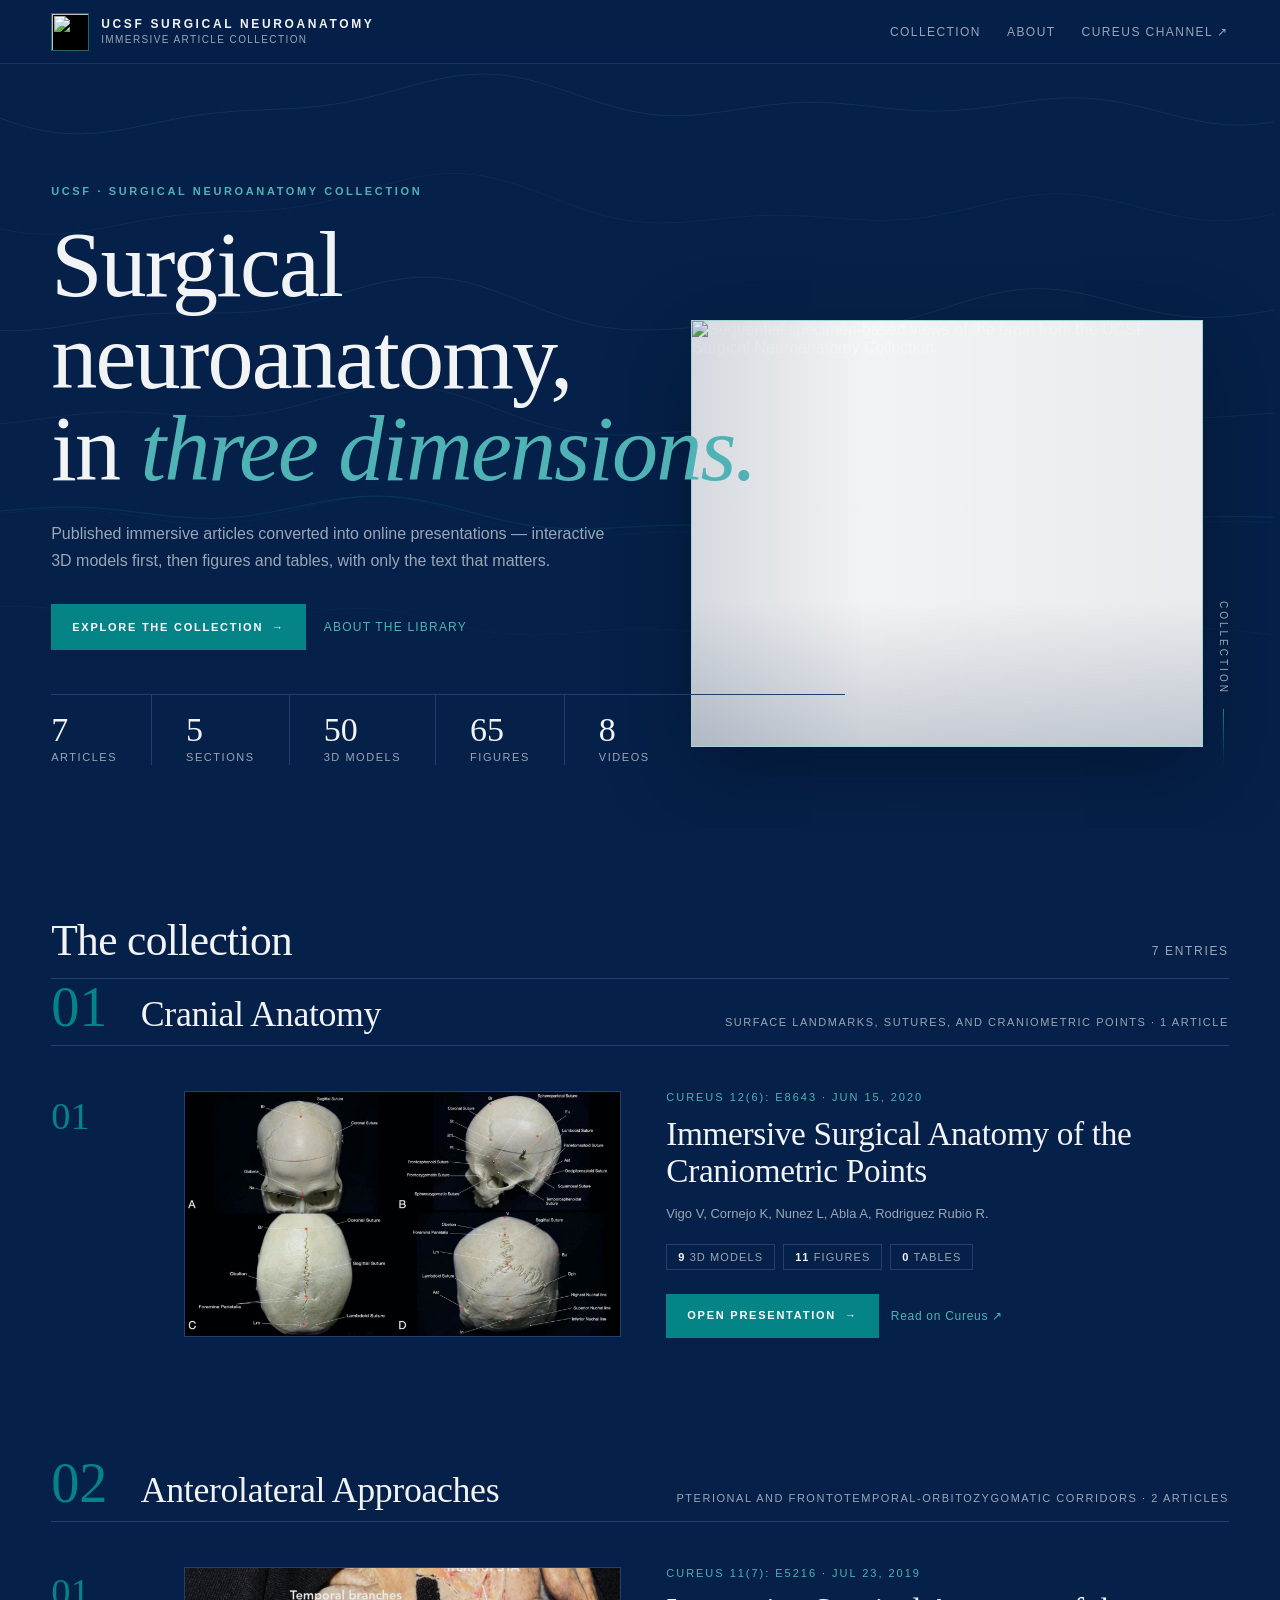
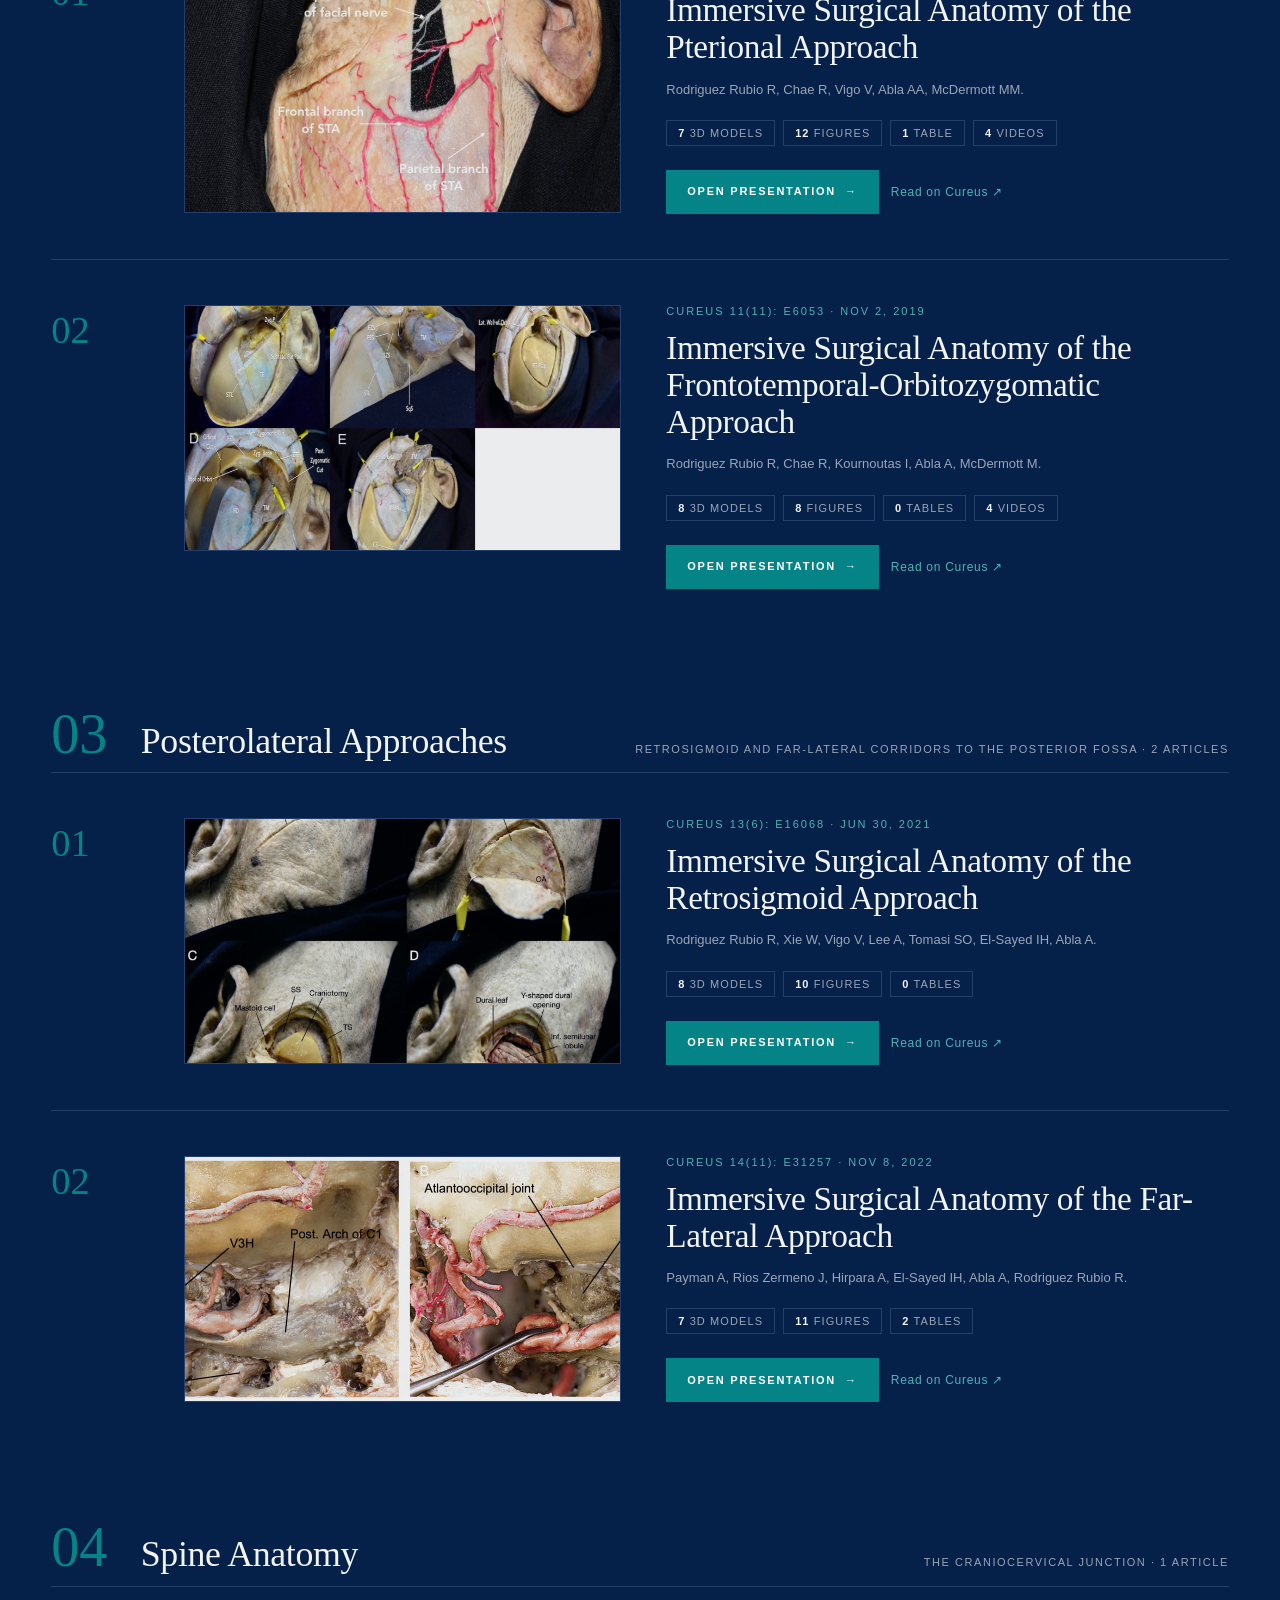
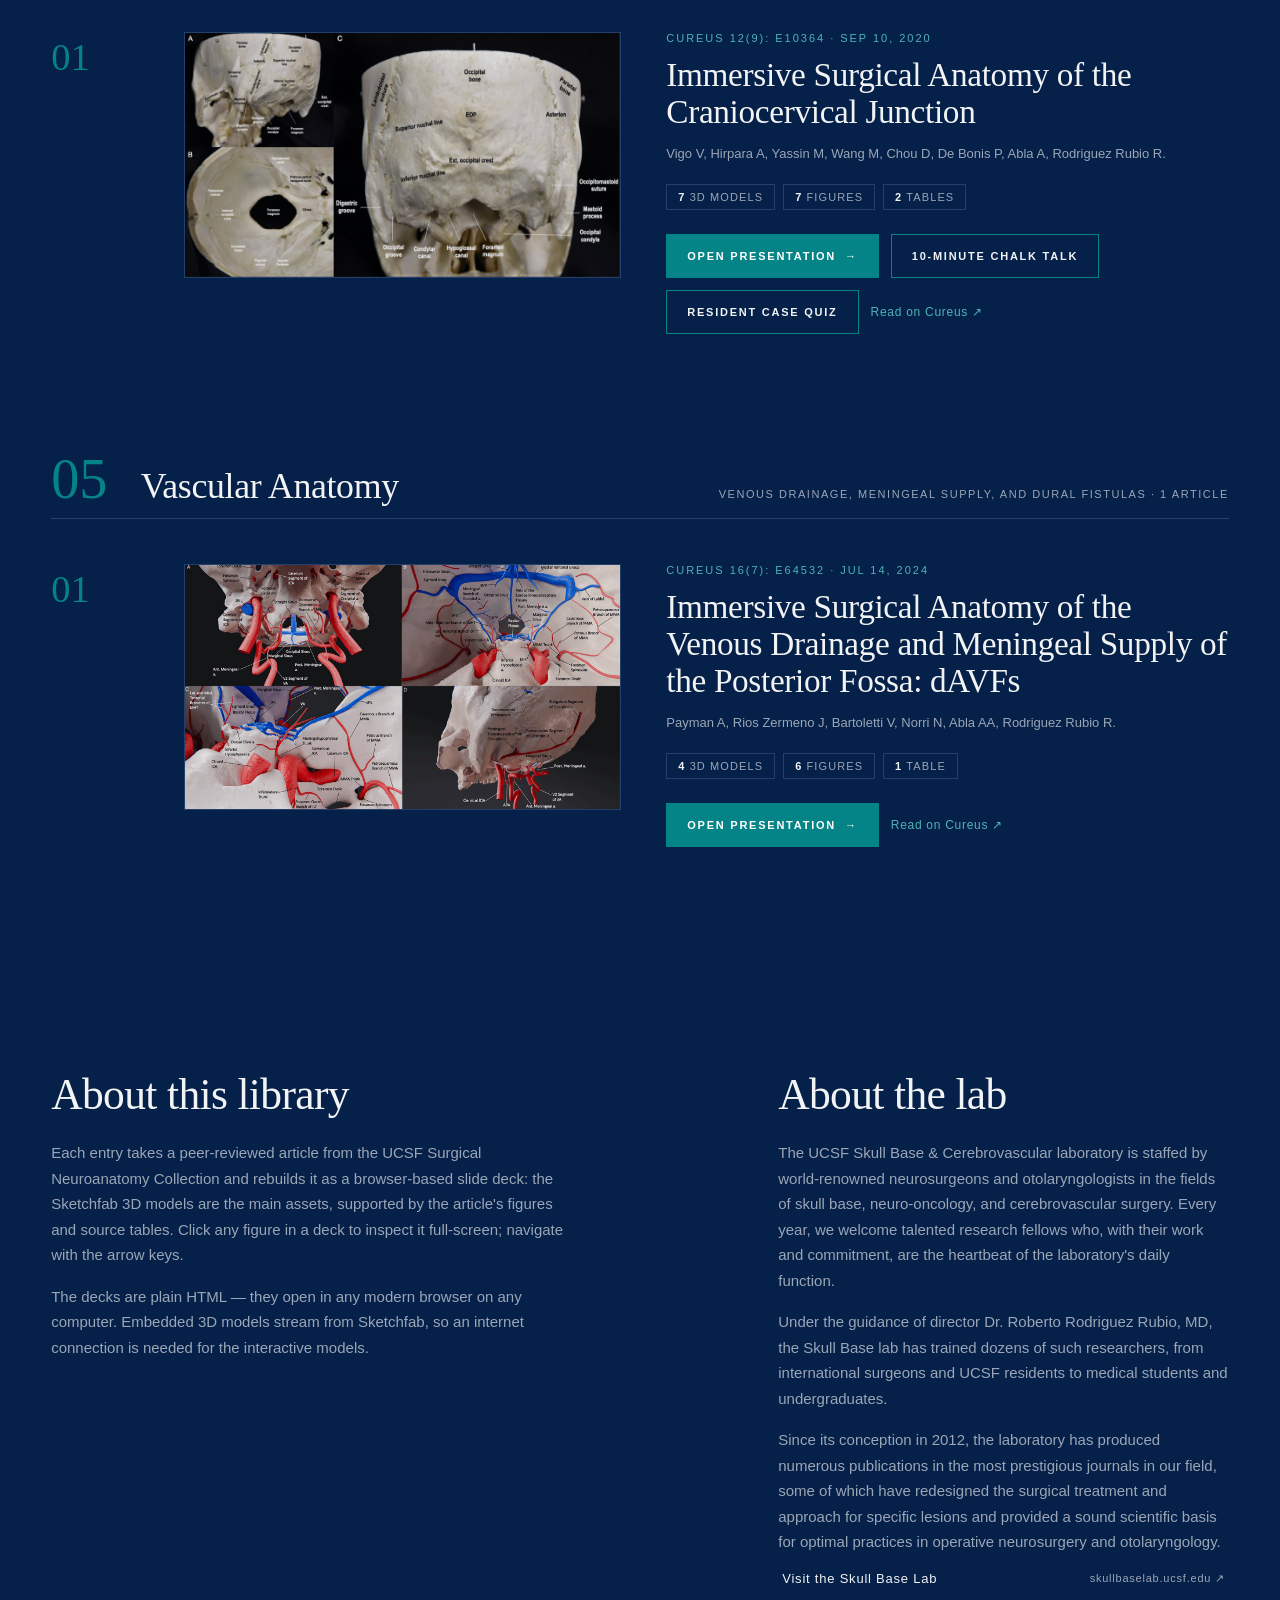
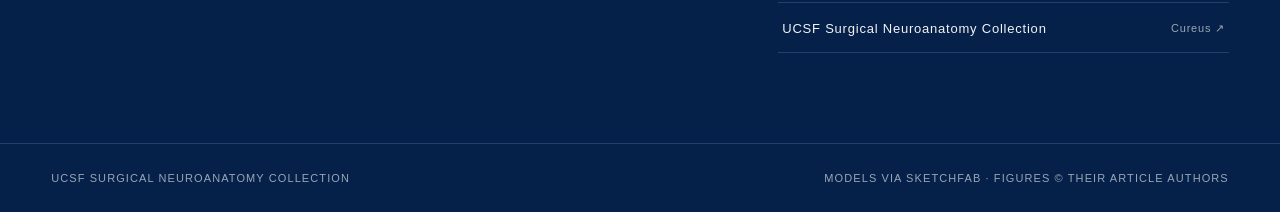
==== commit 6bbba53b: "Improve mobile hero readability" ====
--- a/index.html
+++ b/index.html
@@ -152,11 +152,12 @@
     .bar nav{display:none;position:absolute;top:calc(100% + 10px);right:20px;min-width:210px;padding:8px;background:rgba(5,32,73,.98);border:1px solid var(--line);box-shadow:0 18px 40px rgba(0,0,0,.3)}
     .bar nav.open{display:grid;gap:0}
     .bar nav a{display:block;padding:14px 12px;min-height:44px}
-    .hero{min-height:760px;align-items:flex-end}
-    .hero-media{top:76px;right:20px;bottom:auto;width:calc(100% - 40px);max-height:42vh;opacity:.56;box-shadow:none}
-    .hero-media img{max-height:42vh;object-fit:cover;object-position:center 38%}
-    .hero::after{background:linear-gradient(to bottom,rgba(5,32,73,.18),rgba(5,32,73,.58) 40%,rgba(5,32,73,.98) 76%)}
-    .hero-inner{padding:0 20px 48px}
+    .hero{min-height:0;display:block;padding-top:60px;overflow:hidden}
+    .hero-media{position:relative;top:auto;right:auto;bottom:auto;width:min(calc(100% - 40px),420px);height:auto;aspect-ratio:4/5;margin:16px auto 0;opacity:1;box-shadow:0 18px 48px rgba(0,0,0,.24)}
+    .hero-media::after{background:linear-gradient(180deg,transparent 68%,rgba(5,32,73,.18))}
+    .hero-media img{width:100%;height:100%;max-height:none;object-fit:cover;object-position:center}
+    .hero::after{display:none}
+    .hero-inner{padding:42px 20px 56px;background:var(--navy)}
     h1{font-size:clamp(44px,12vw,72px)}
     .hero-sub{font-size:15px;line-height:1.55}
     .hero-actions{gap:14px;margin-top:24px}
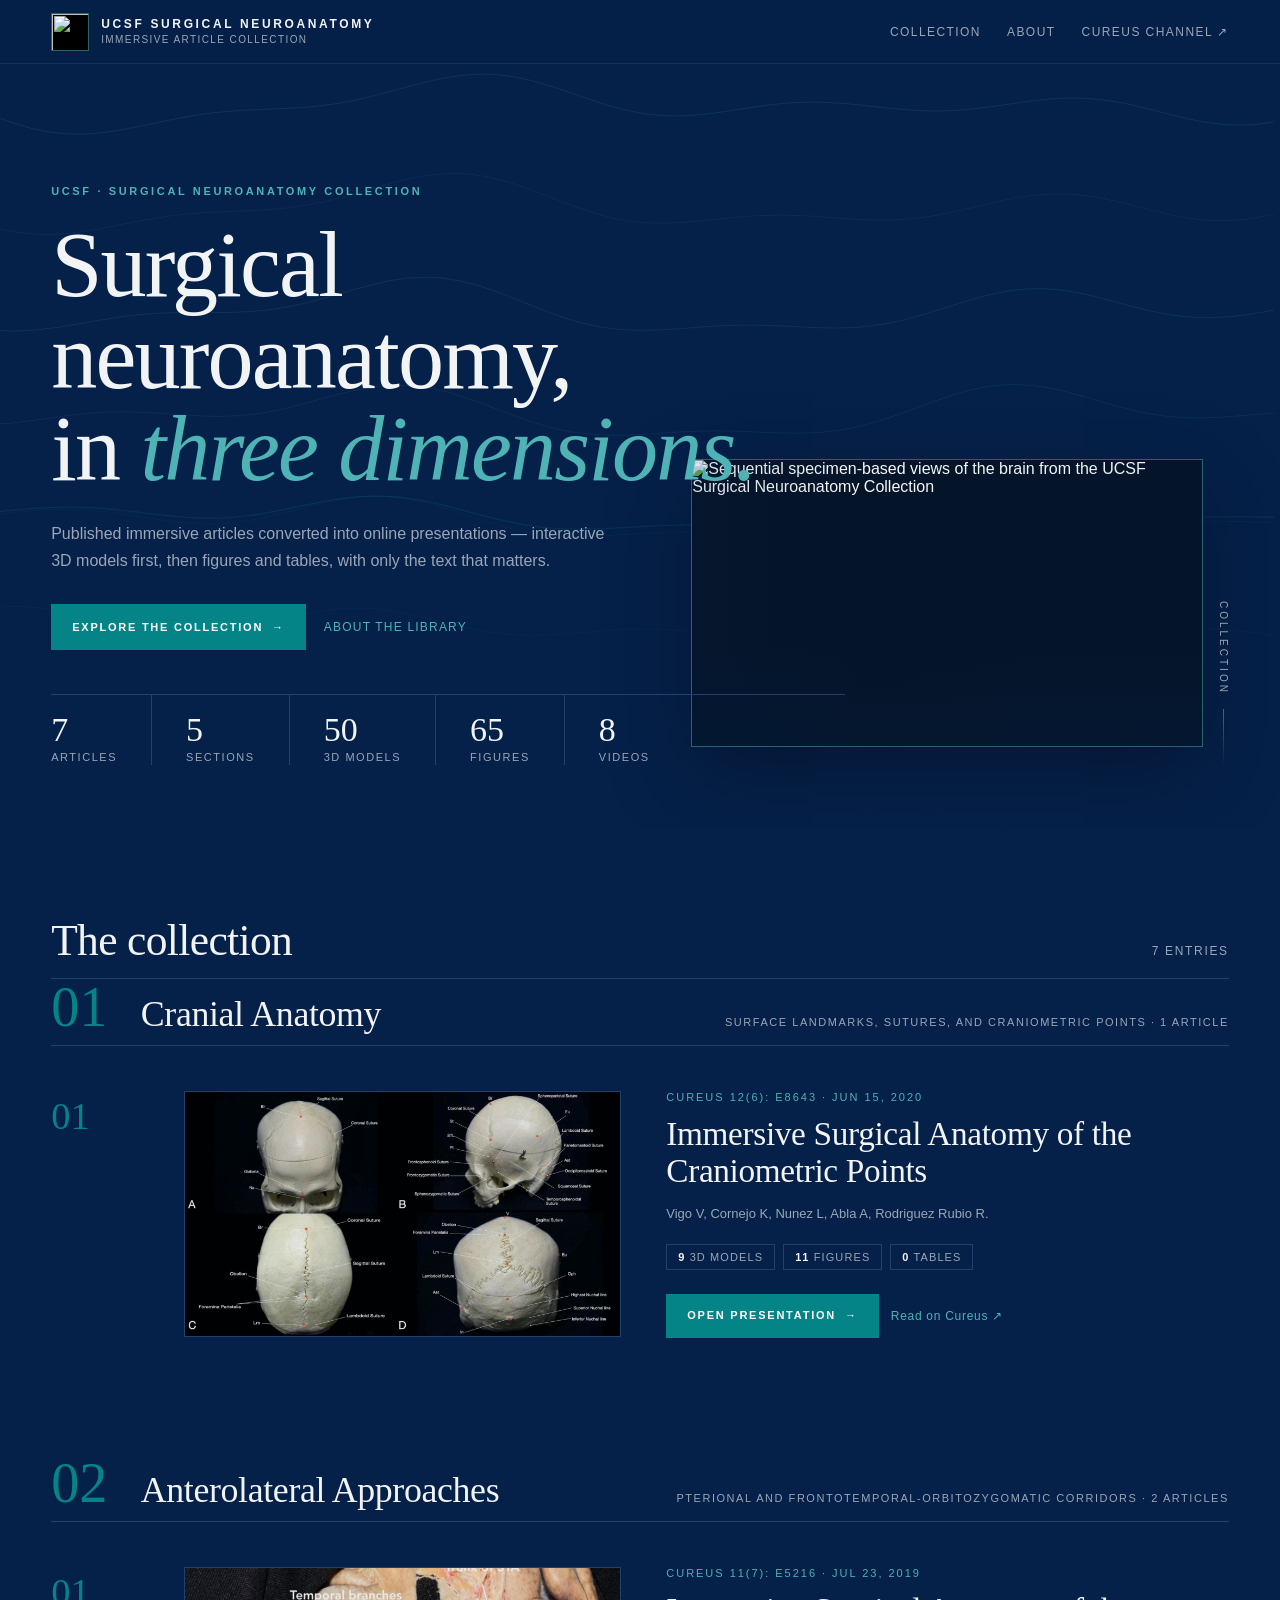
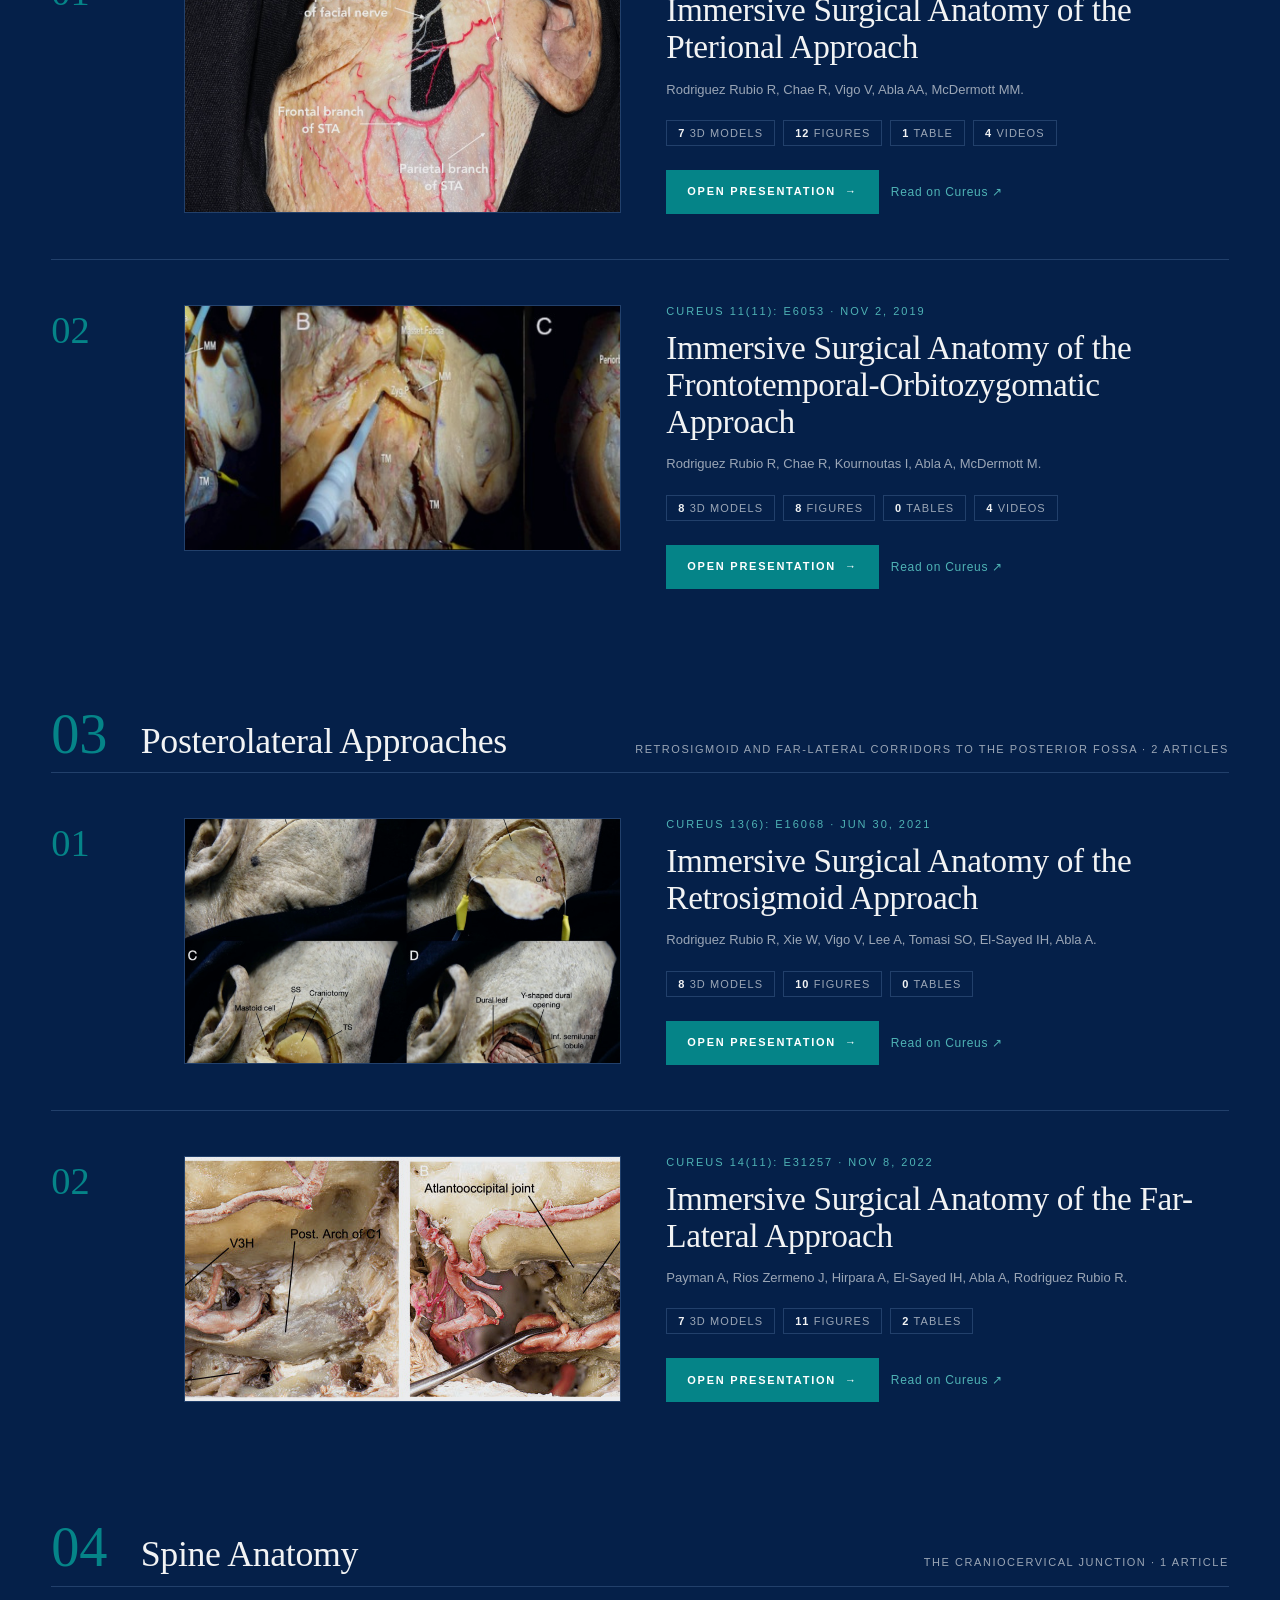
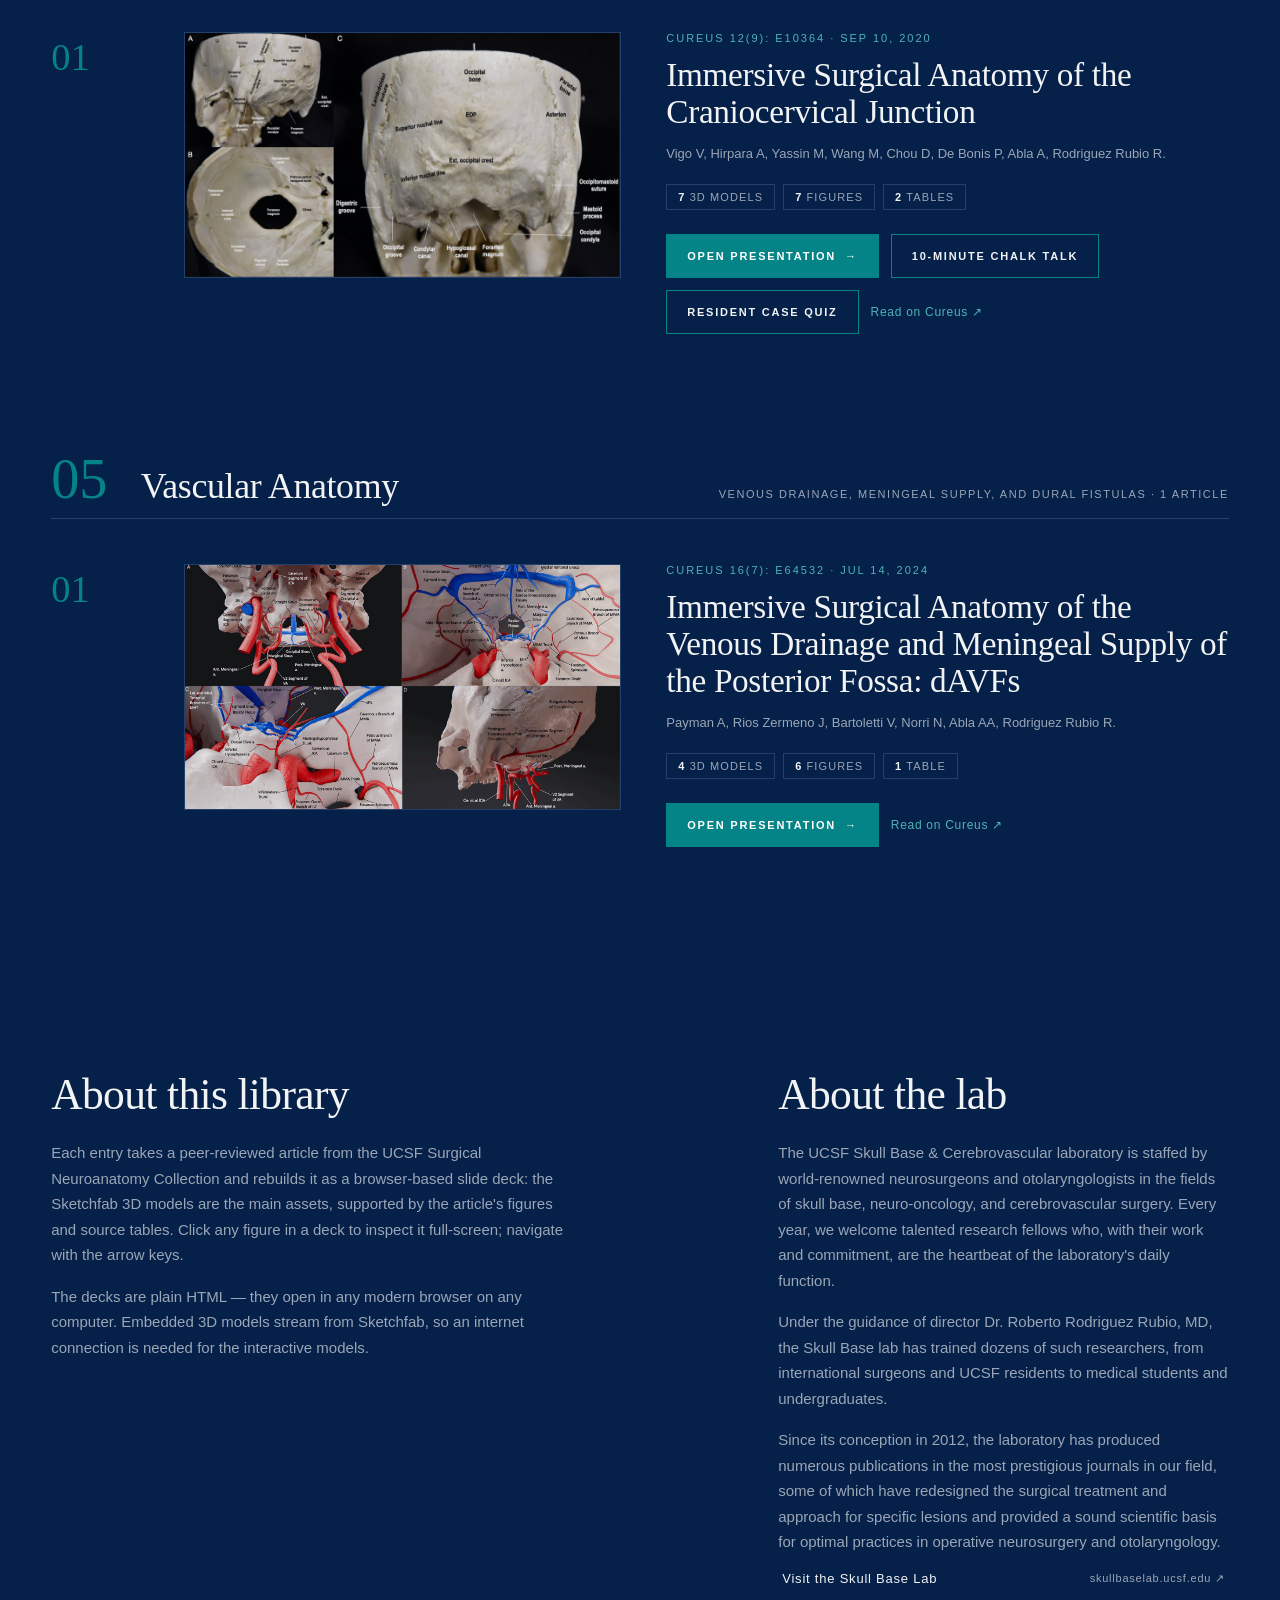
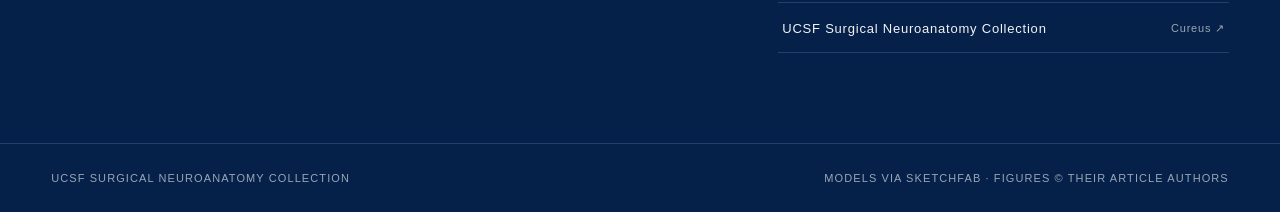
==== commit 00e52233: "Preserve hero anatomy and refine article thumbnail" ====
--- a/index.html
+++ b/index.html
@@ -47,9 +47,10 @@
   #contours{position:absolute;inset:0;width:100%;height:100%;display:block}
   .hero::after{content:"";position:absolute;inset:0;background:linear-gradient(to bottom,rgba(5,32,73,.25),rgba(5,32,73,0) 35%,rgba(5,32,73,.92) 88%);pointer-events:none}
   .hero-inner{position:relative;z-index:3;width:100%;max-width:1760px;margin:0 auto;padding:0 clamp(20px,4vw,56px) clamp(48px,7vh,88px);padding-right:clamp(280px,34vw,620px)}
-  .hero-media{position:absolute;z-index:1;right:clamp(20px,6vw,110px);bottom:clamp(72px,9vh,128px);width:min(40vw,640px);max-height:72vh;overflow:hidden;border:1px solid rgba(79,179,181,.48);background:var(--bone);box-shadow:0 26px 80px rgba(0,0,0,.28)}
+  .hero-media{position:absolute;z-index:1;right:clamp(20px,6vw,110px);bottom:clamp(72px,9vh,128px);width:min(40vw,640px);aspect-ratio:16/9;overflow:hidden;border:1px solid rgba(79,179,181,.48);background:var(--navy-2);box-shadow:0 26px 80px rgba(0,0,0,.28)}
   .hero-media::after{content:"";position:absolute;inset:0;background:linear-gradient(90deg,rgba(5,32,73,.12),transparent 34%,rgba(5,32,73,.04)),linear-gradient(0deg,rgba(5,32,73,.18),transparent 34%);pointer-events:none}
-  .hero-media img{display:block;width:100%;height:auto;max-height:72vh;object-fit:cover;object-position:center;filter:saturate(.9) contrast(1.04)}
+  .hero-media picture{display:block;width:100%;height:100%}
+  .hero-media img{display:block;width:100%;height:100%;object-fit:contain;object-position:center;background:var(--navy-2);filter:saturate(.9) contrast(1.04)}
   .hero-actions{display:flex;flex-wrap:wrap;align-items:center;gap:18px;margin-top:30px}
   .hero-actions .btn{min-height:46px}
   .hero-link{font-size:12px;letter-spacing:.1em;text-transform:uppercase;color:var(--teal-soft)}
@@ -153,9 +154,9 @@
     .bar nav.open{display:grid;gap:0}
     .bar nav a{display:block;padding:14px 12px;min-height:44px}
     .hero{min-height:0;display:block;padding-top:60px;overflow:hidden}
-    .hero-media{position:relative;top:auto;right:auto;bottom:auto;width:min(calc(100% - 40px),420px);height:auto;aspect-ratio:4/5;margin:16px auto 0;opacity:1;box-shadow:0 18px 48px rgba(0,0,0,.24)}
+    .hero-media{position:relative;top:auto;right:auto;bottom:auto;width:min(calc(100% - 40px),420px);height:auto;aspect-ratio:16/9;margin:16px auto 0;opacity:1;box-shadow:0 18px 48px rgba(0,0,0,.24)}
     .hero-media::after{background:linear-gradient(180deg,transparent 68%,rgba(5,32,73,.18))}
-    .hero-media img{width:100%;height:100%;max-height:none;object-fit:cover;object-position:center}
+    .hero-media img{width:100%;height:100%;max-height:none;object-fit:contain;object-position:center}
     .hero::after{display:none}
     .hero-inner{padding:42px 20px 56px;background:var(--navy)}
     h1{font-size:clamp(44px,12vw,72px)}
@@ -310,7 +311,7 @@
     title: "Immersive Surgical Anatomy of the Frontotemporal-Orbitozygomatic Approach",
     journal: "Cureus 11(11): e6053 · Nov 2, 2019",
     authors: "Rodriguez Rubio R, Chae R, Kournoutas I, Abla A, McDermott M.",
-    thumbnail: "articles/frontotemporal-orbitozygomatic-approach/assets/images/fig-i05.jpg",
+    thumbnail: "articles/frontotemporal-orbitozygomatic-approach/assets/images/fig-i07.jpg",
     deck: "articles/frontotemporal-orbitozygomatic-approach/index.html",
     extras: [],
     assets: { models: 8, figures: 8, tables: 0, videos: 4 },
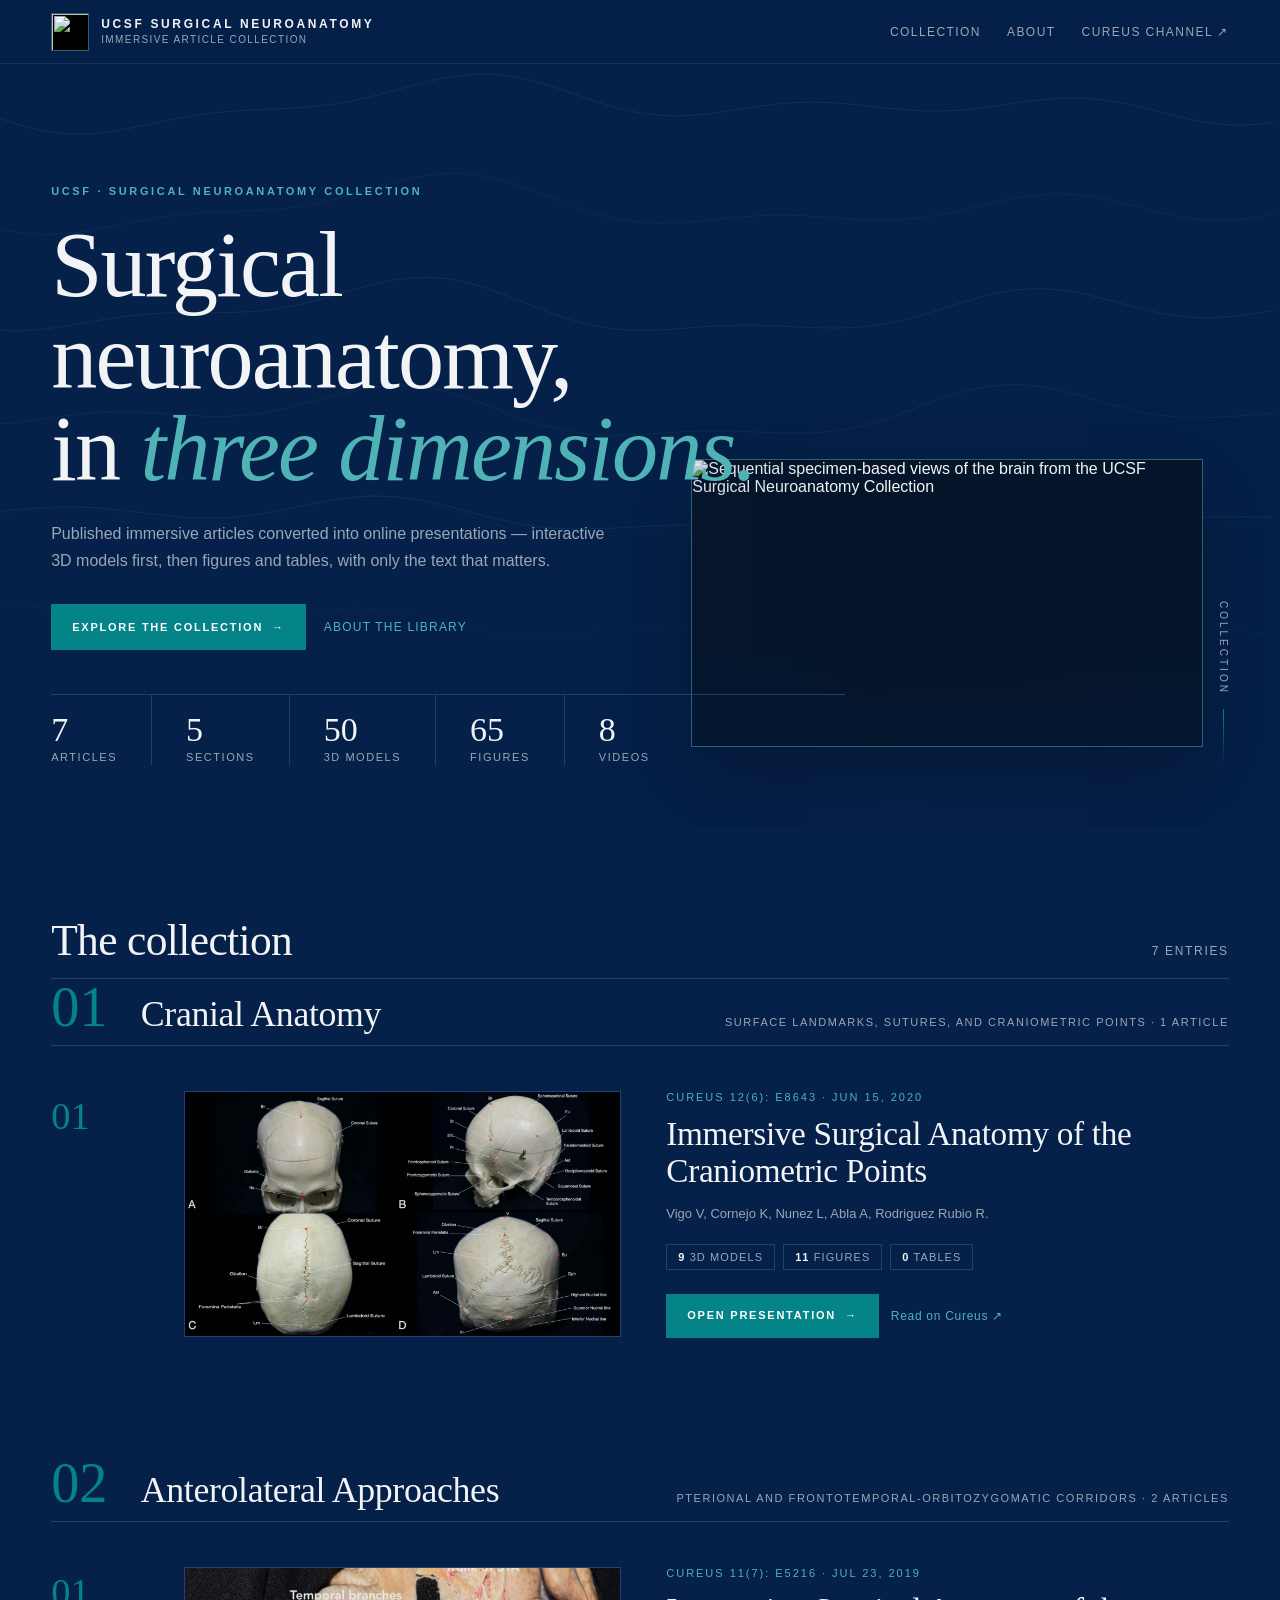
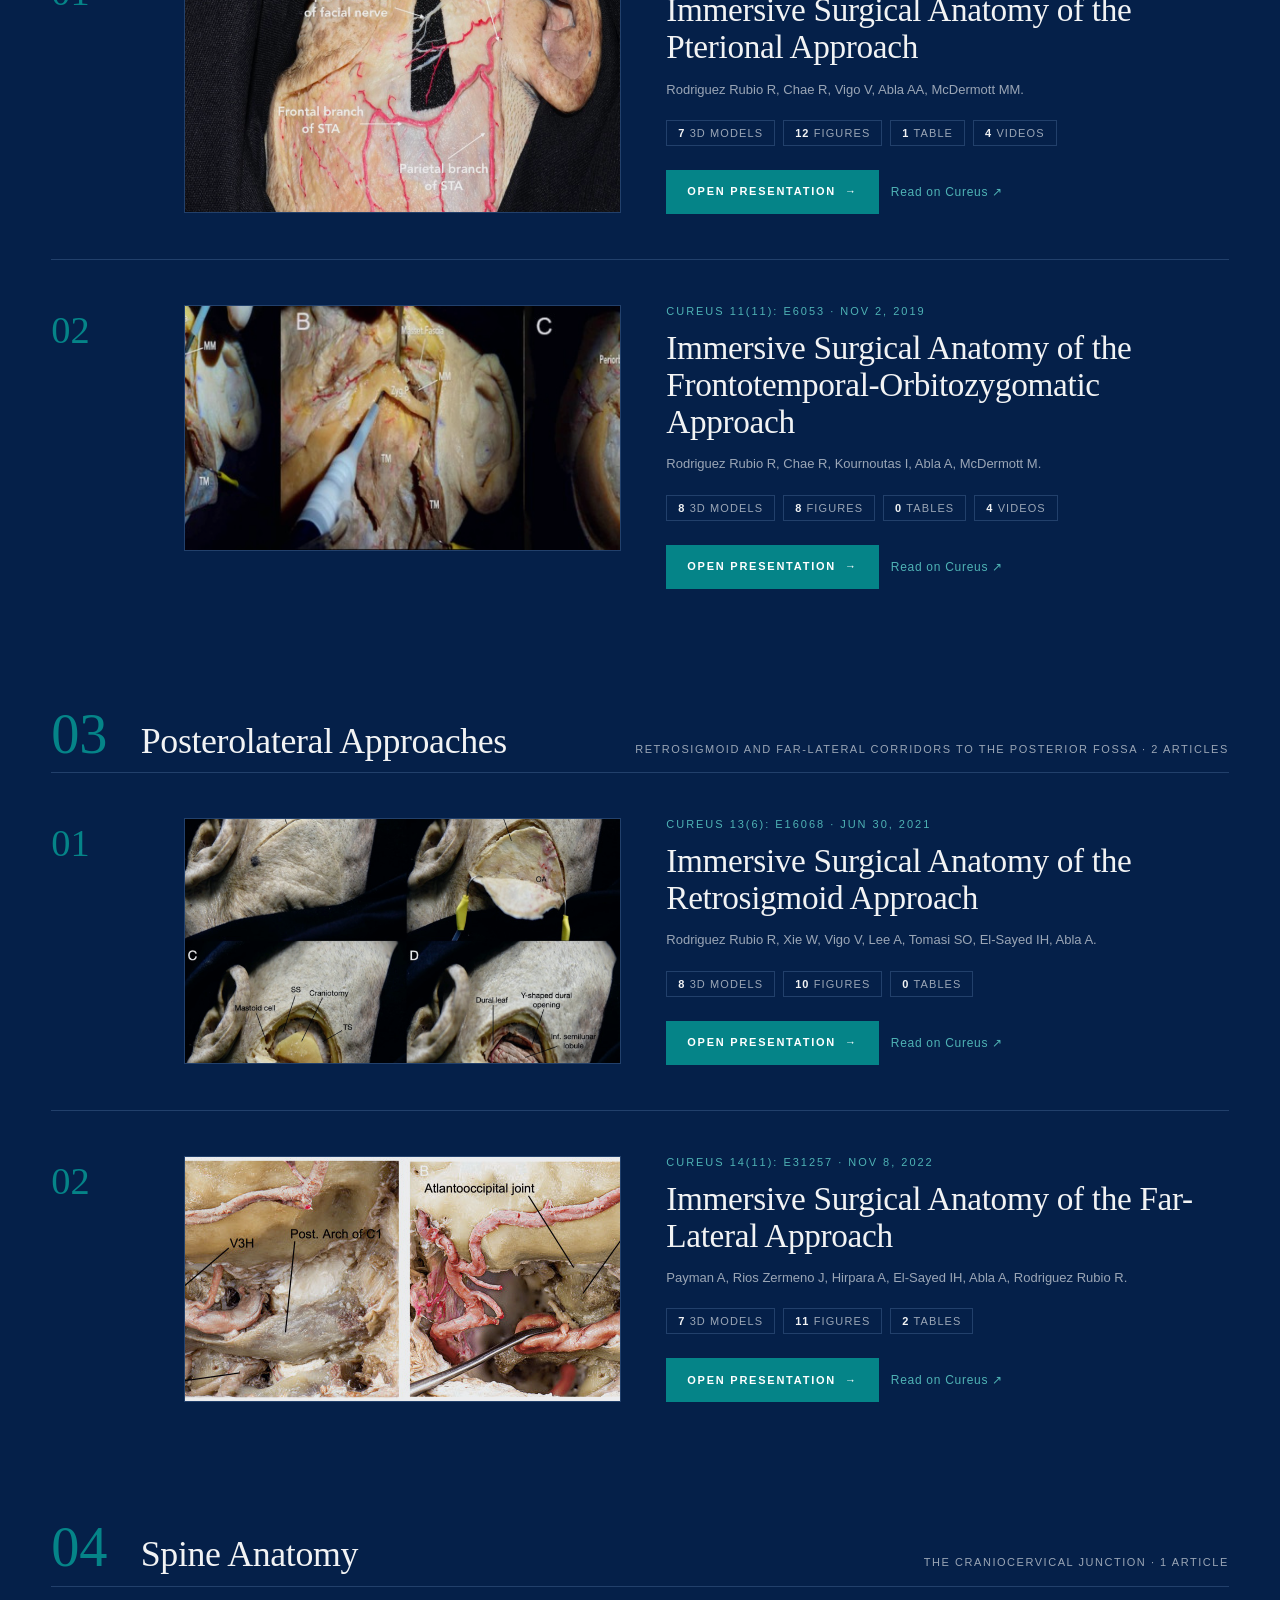
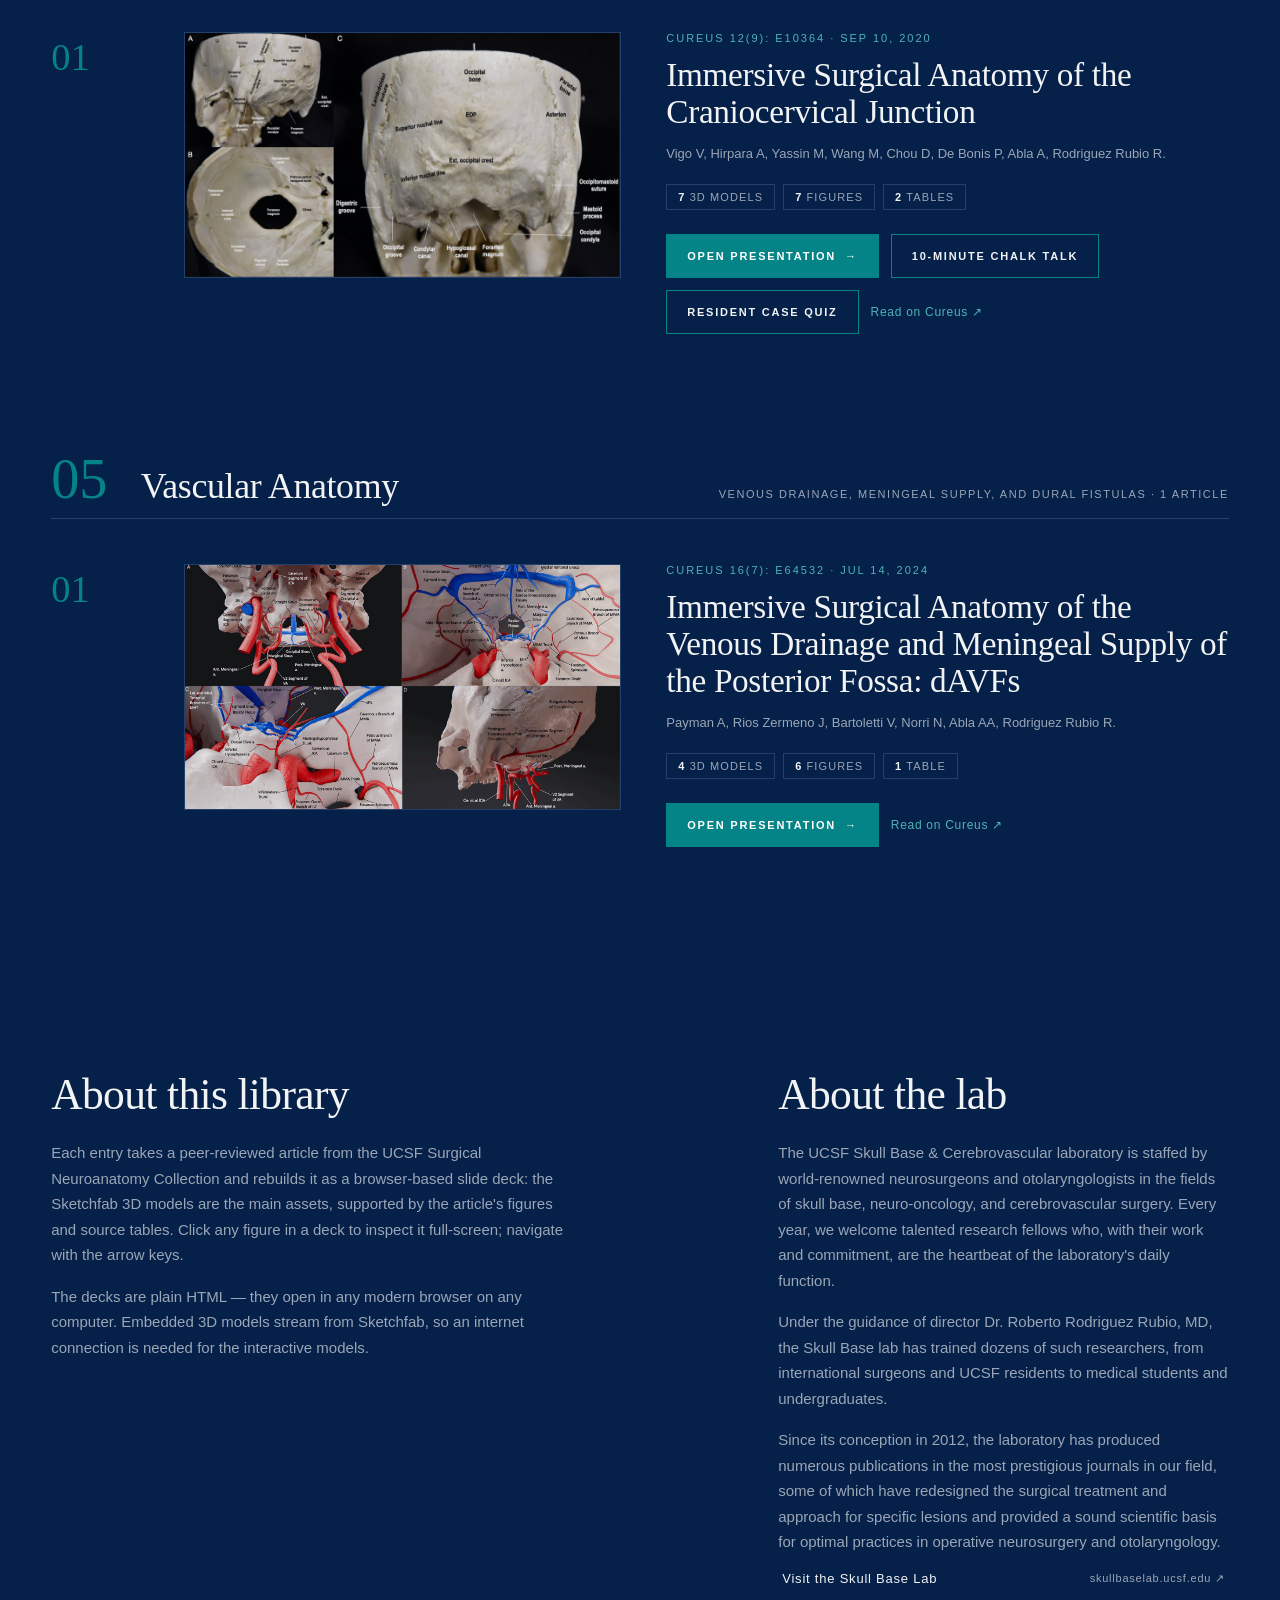
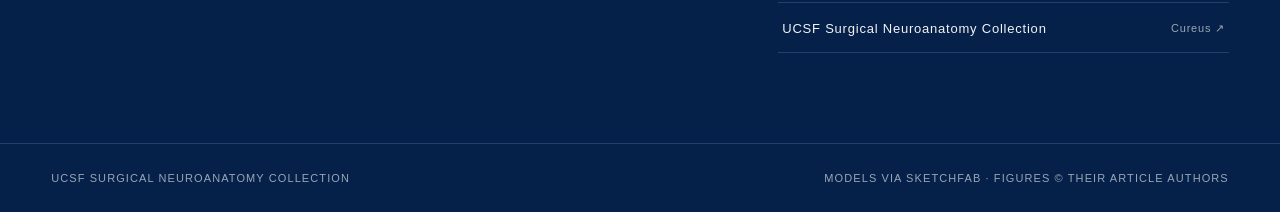
==== commit 848ef9de: "Fill hero frame and refine frontotemporal thumbnail" ====
--- a/index.html
+++ b/index.html
@@ -50,7 +50,7 @@
   .hero-media{position:absolute;z-index:1;right:clamp(20px,6vw,110px);bottom:clamp(72px,9vh,128px);width:min(40vw,640px);aspect-ratio:16/9;overflow:hidden;border:1px solid rgba(79,179,181,.48);background:var(--navy-2);box-shadow:0 26px 80px rgba(0,0,0,.28)}
   .hero-media::after{content:"";position:absolute;inset:0;background:linear-gradient(90deg,rgba(5,32,73,.12),transparent 34%,rgba(5,32,73,.04)),linear-gradient(0deg,rgba(5,32,73,.18),transparent 34%);pointer-events:none}
   .hero-media picture{display:block;width:100%;height:100%}
-  .hero-media img{display:block;width:100%;height:100%;object-fit:contain;object-position:center;background:var(--navy-2);filter:saturate(.9) contrast(1.04)}
+  .hero-media img{display:block;width:100%;height:100%;object-fit:cover;object-position:center;background:var(--navy-2);filter:saturate(.9) contrast(1.04)}
   .hero-actions{display:flex;flex-wrap:wrap;align-items:center;gap:18px;margin-top:30px}
   .hero-actions .btn{min-height:46px}
   .hero-link{font-size:12px;letter-spacing:.1em;text-transform:uppercase;color:var(--teal-soft)}
@@ -156,7 +156,7 @@
     .hero{min-height:0;display:block;padding-top:60px;overflow:hidden}
     .hero-media{position:relative;top:auto;right:auto;bottom:auto;width:min(calc(100% - 40px),420px);height:auto;aspect-ratio:16/9;margin:16px auto 0;opacity:1;box-shadow:0 18px 48px rgba(0,0,0,.24)}
     .hero-media::after{background:linear-gradient(180deg,transparent 68%,rgba(5,32,73,.18))}
-    .hero-media img{width:100%;height:100%;max-height:none;object-fit:contain;object-position:center}
+    .hero-media img{width:100%;height:100%;max-height:none;object-fit:cover;object-position:center}
     .hero::after{display:none}
     .hero-inner{padding:42px 20px 56px;background:var(--navy)}
     h1{font-size:clamp(44px,12vw,72px)}
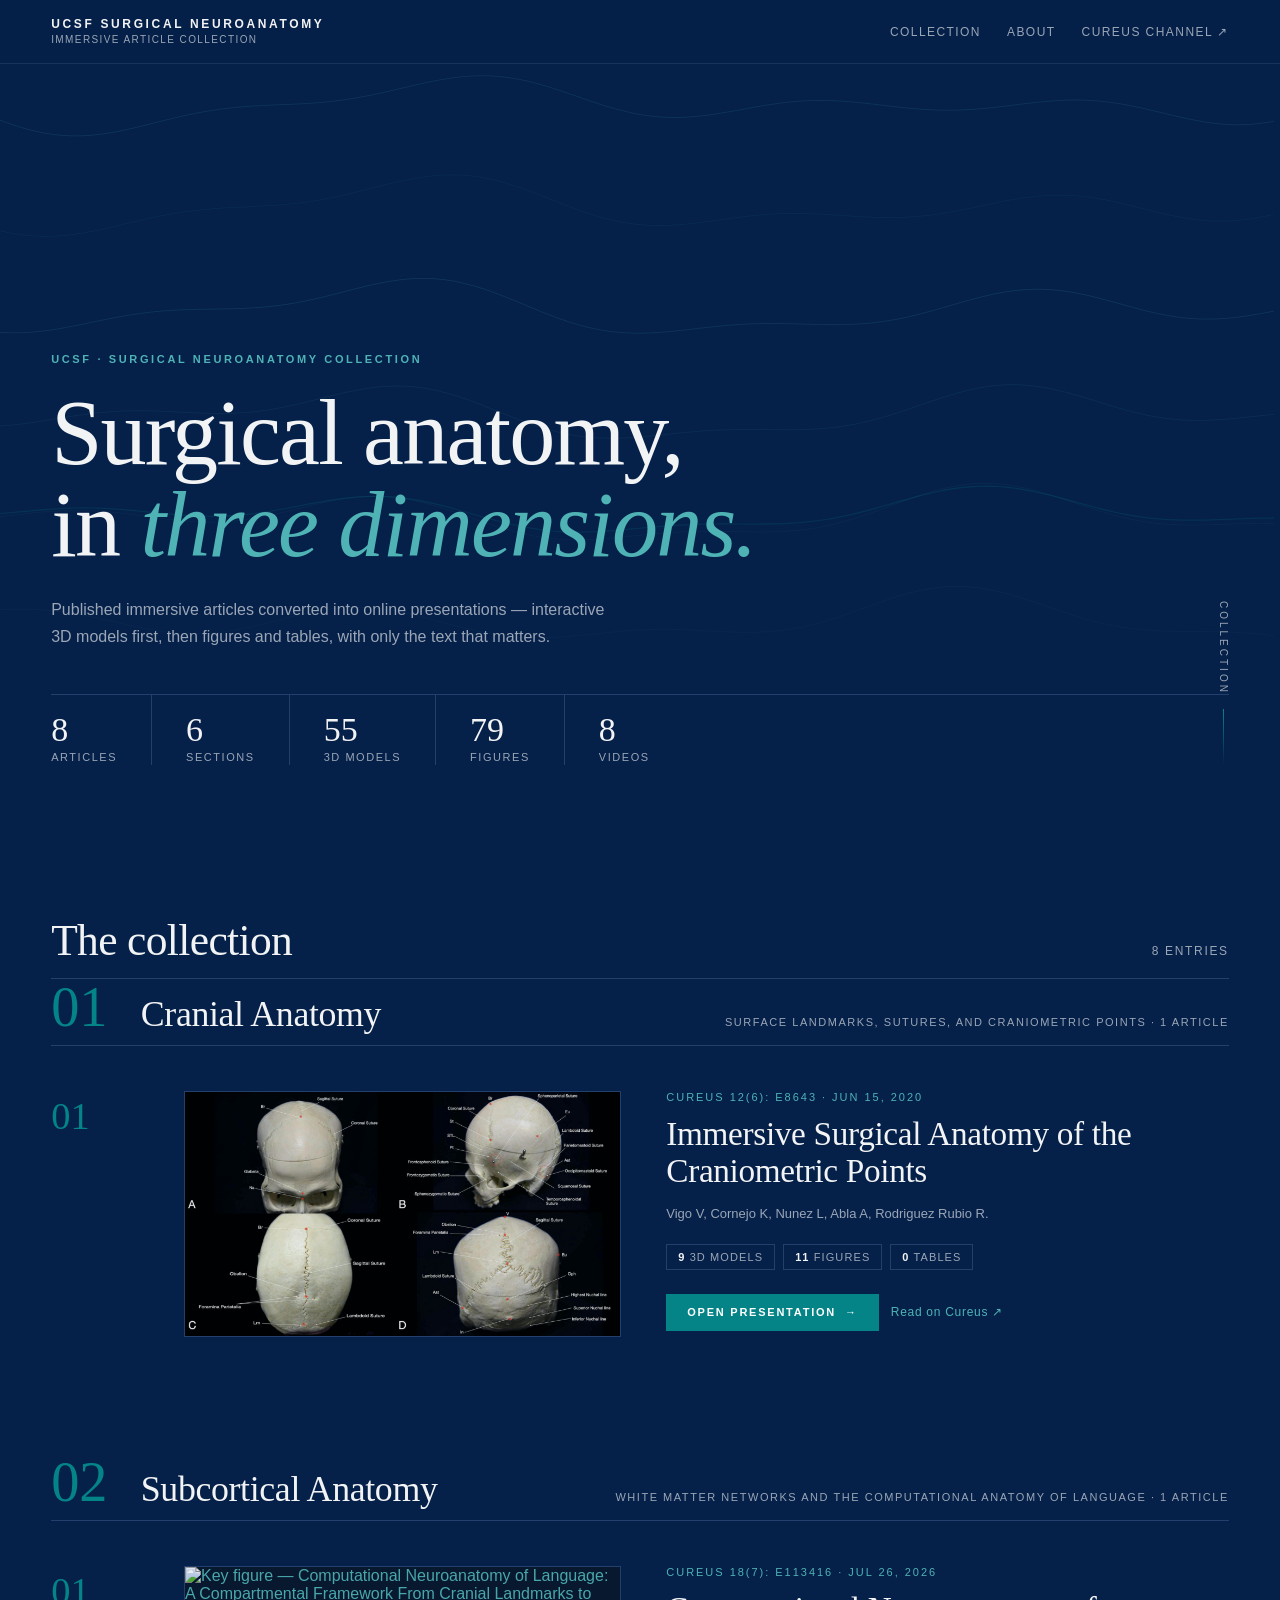
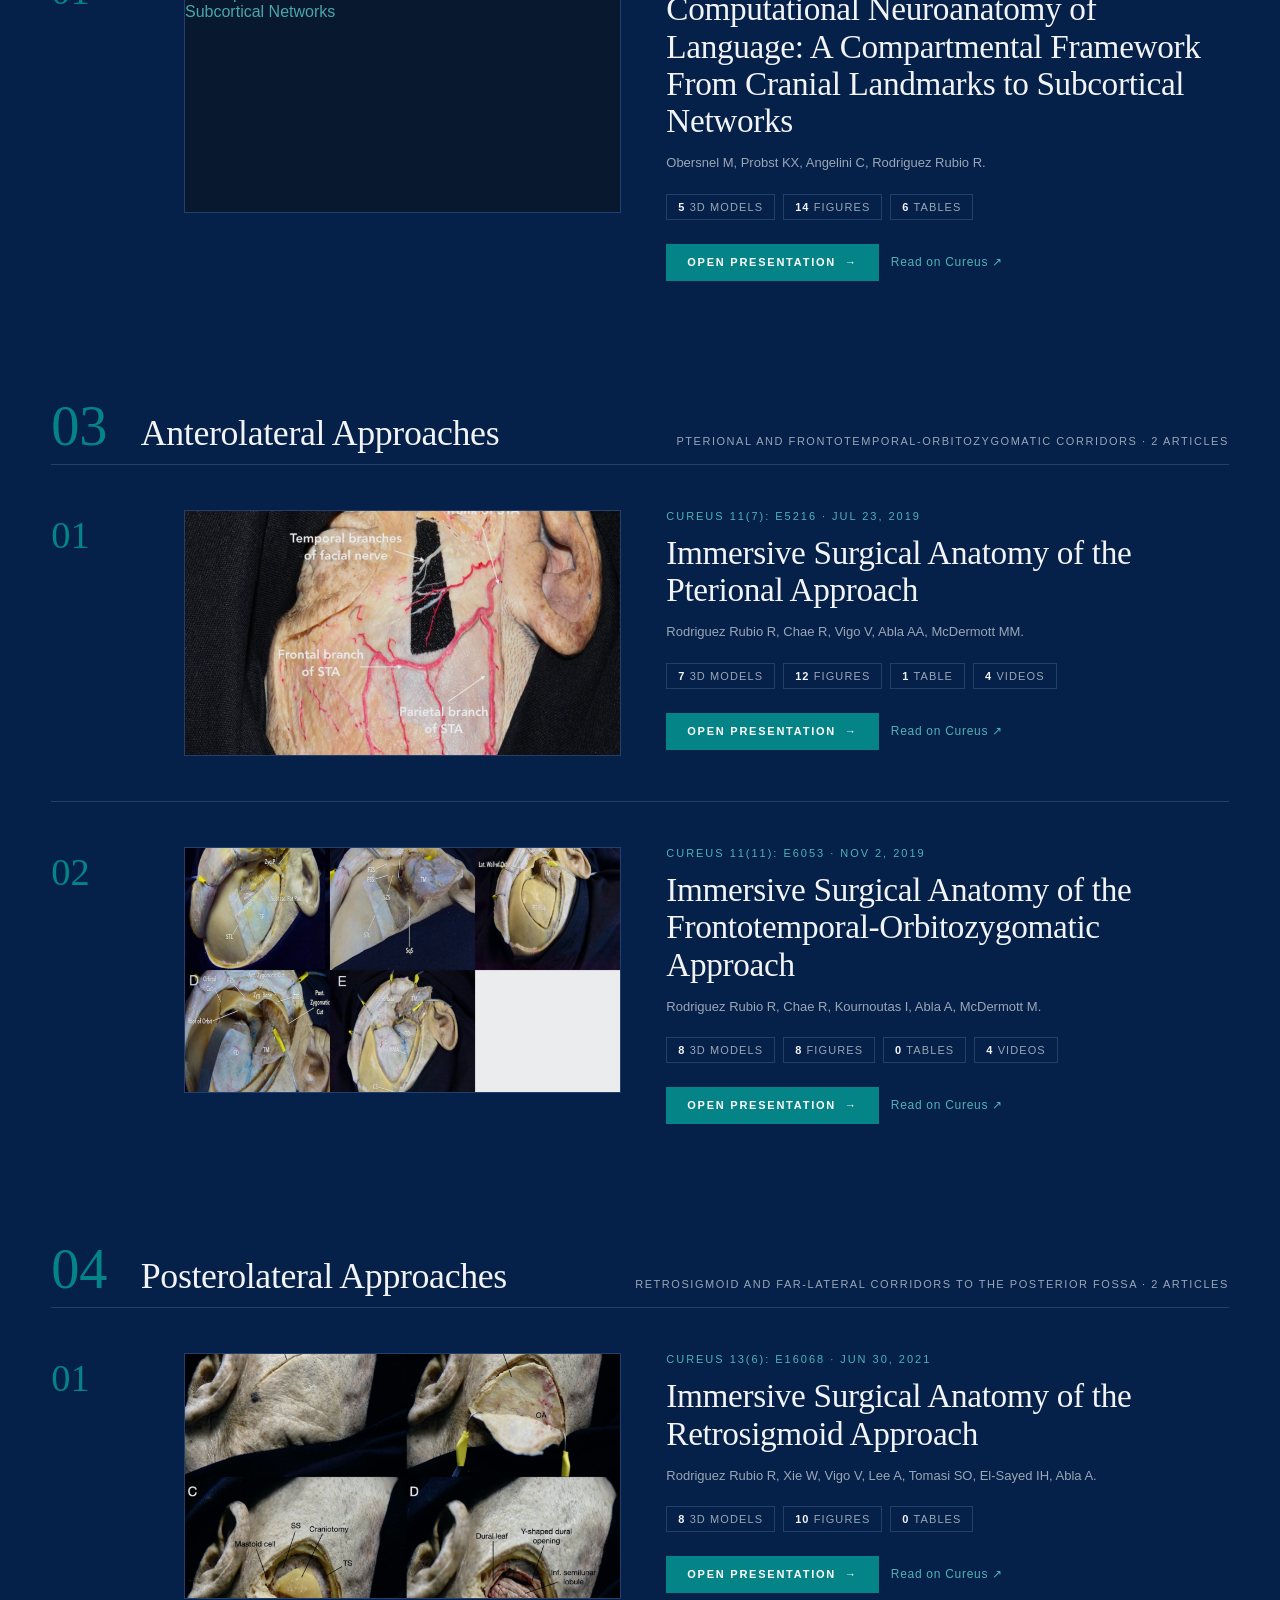
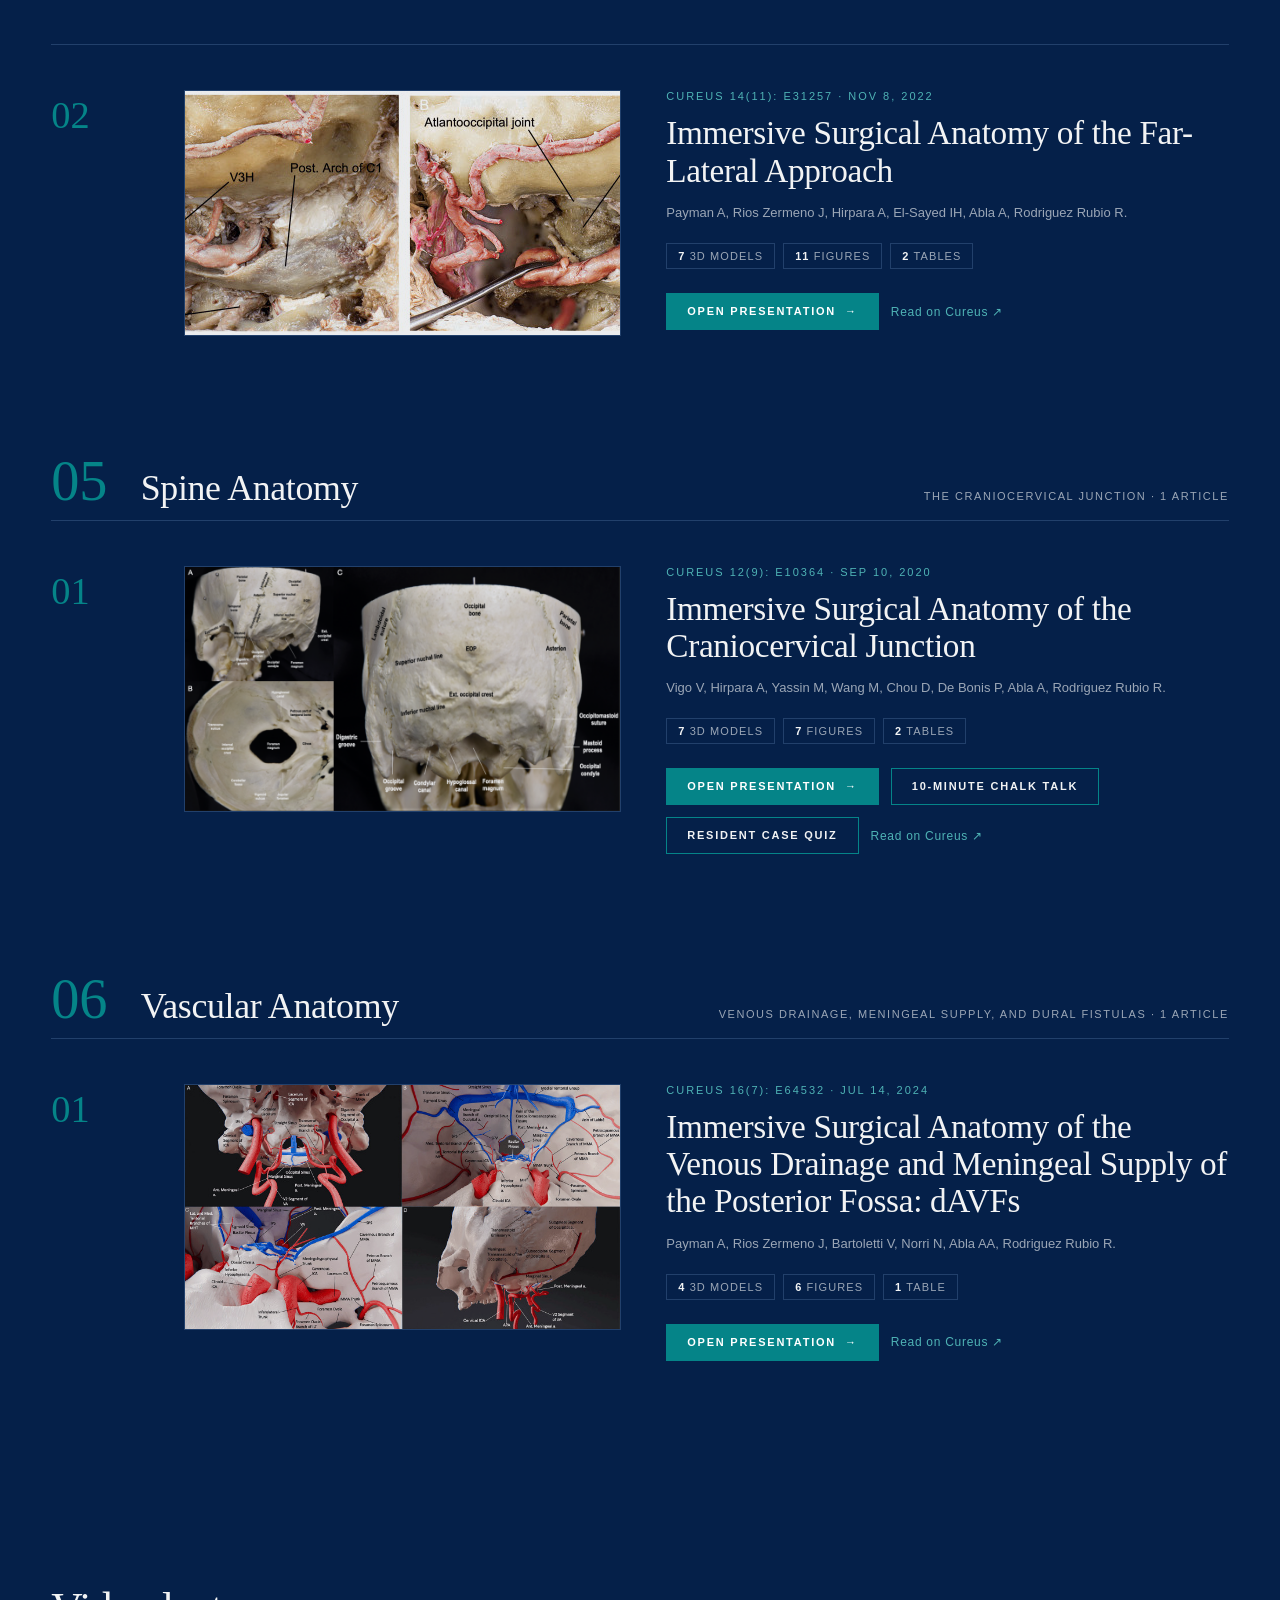
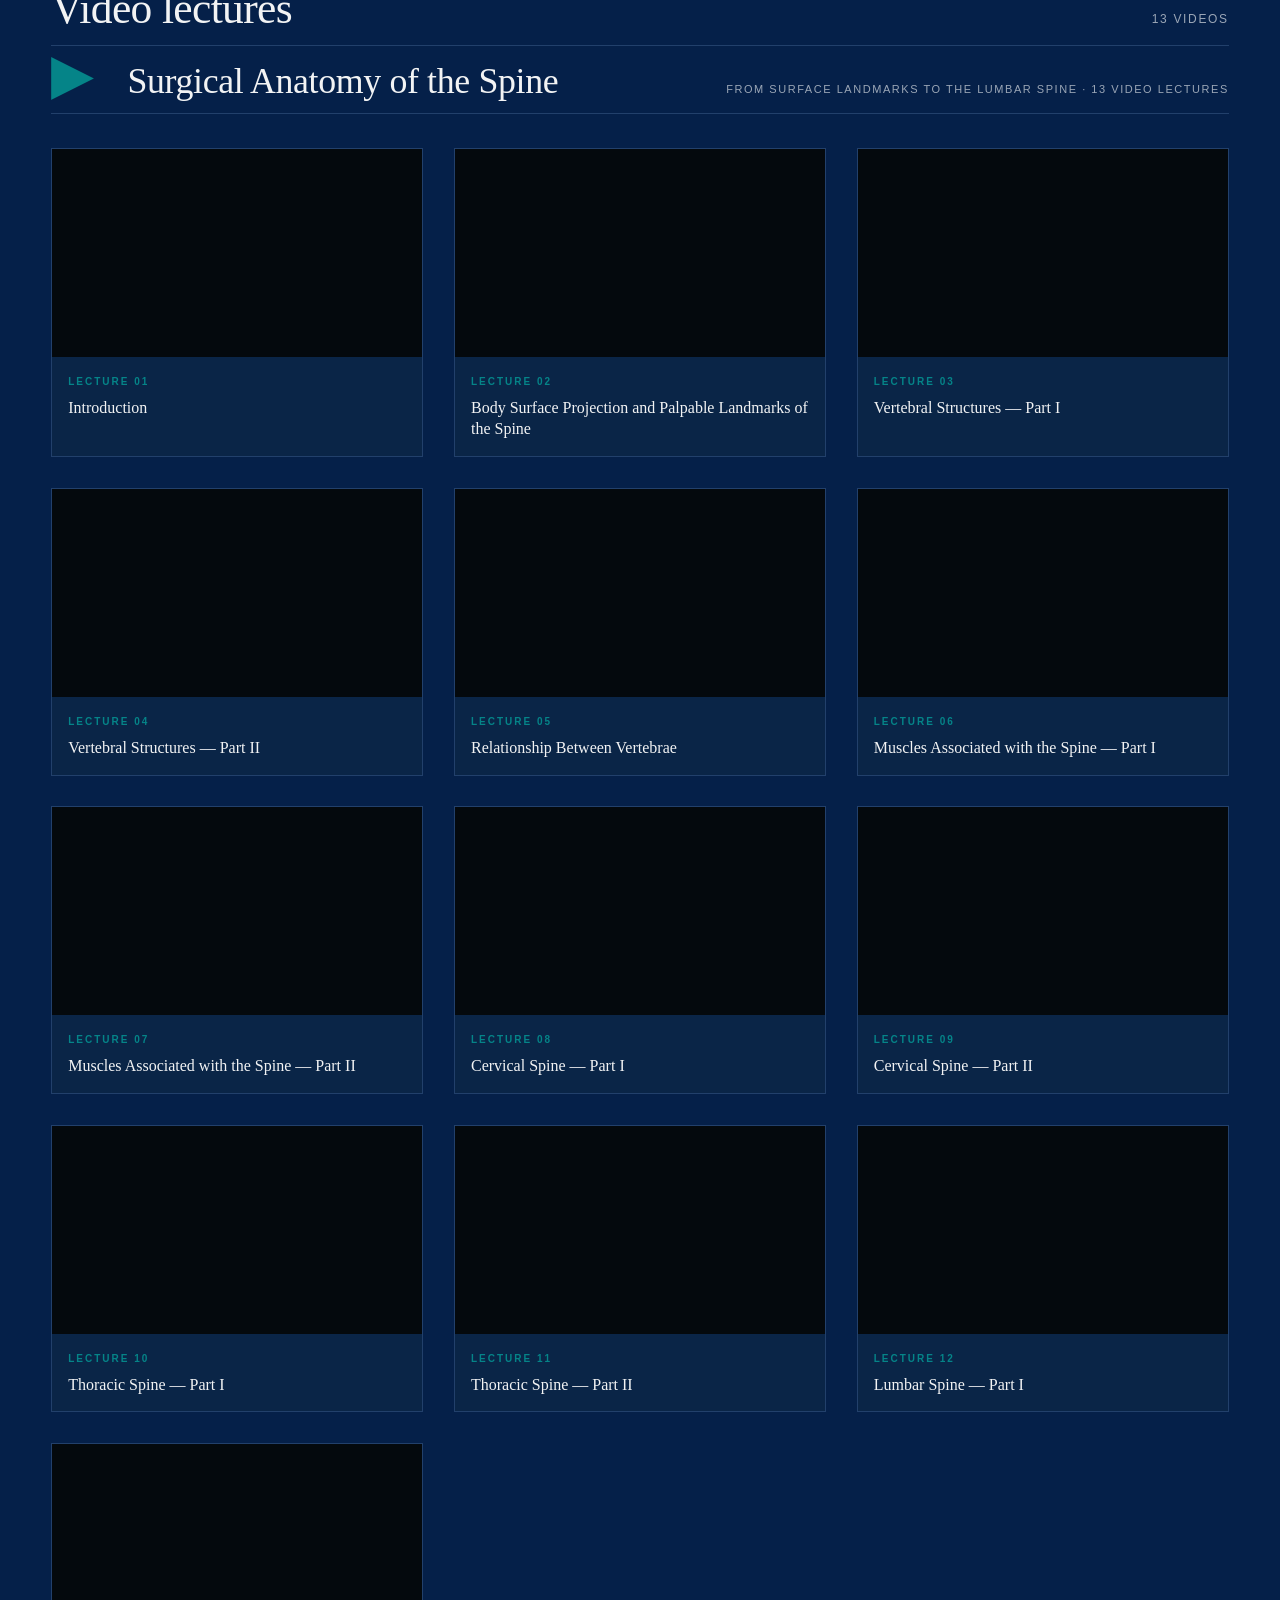
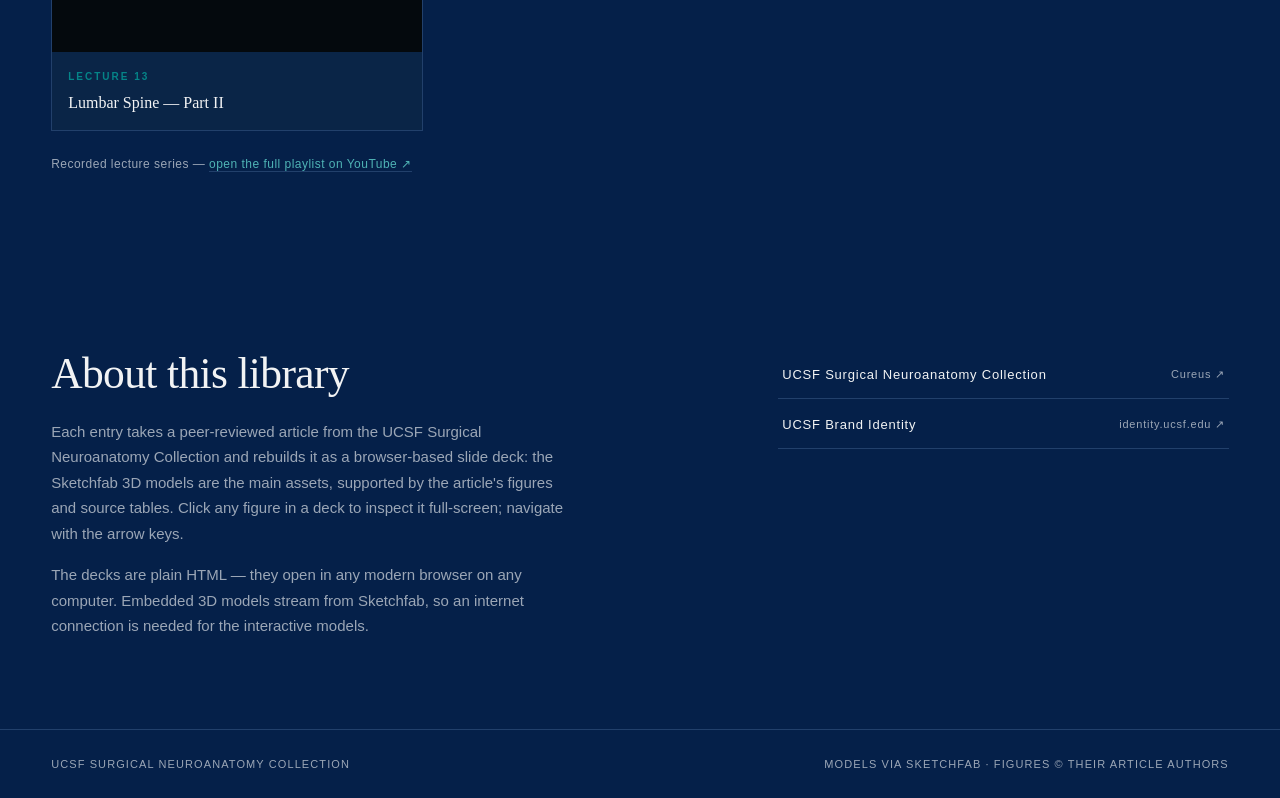
==== commit 14cedccb: "Summary Added computational neuroanatomy & spine videos" ====
--- a/index.html
+++ b/index.html
@@ -5,10 +5,6 @@
 <meta name="viewport" content="width=device-width, initial-scale=1" />
 <title>UCSF Surgical Neuroanatomy Collection — Immersive Articles</title>
 <meta name="description" content="Online presentations of the UCSF Surgical Neuroanatomy Collection: interactive 3D models, figures, and tables from published immersive surgical anatomy articles." />
-<meta name="theme-color" content="#052049" />
-<link rel="preconnect" href="https://assets.cureus.com" crossorigin />
-<link rel="preload" as="image" href="https://assets.cureus.com/uploads/channel/hero/72/channel_hero_webp_1562006938-Channel_hero_image.PNG" fetchpriority="high" />
-<script>document.documentElement.classList.add("js");</script>
 <style>
   :root{
     --navy:#052049; --navy-2:#07182f; --surface:#0a2547;
@@ -19,10 +15,6 @@
   }
   *{box-sizing:border-box}
   html{scroll-behavior:smooth}
-  :focus{outline:none}
-  :where(a,button):focus-visible{outline:3px solid var(--teal-soft);outline-offset:4px}
-  .skip-link{position:fixed;left:20px;top:12px;z-index:100;padding:12px 16px;background:var(--bone);color:var(--navy);font:600 12px/1 var(--sans);letter-spacing:.08em;text-transform:uppercase;transform:translateY(-150%);transition:transform .2s}
-  .skip-link:focus{transform:none}
   body{margin:0;background:var(--navy);color:var(--bone);font-family:var(--sans);-webkit-font-smoothing:antialiased}
   a{color:var(--teal-soft);text-decoration:none}
   a:hover{color:var(--bone)}
@@ -32,29 +24,17 @@
   .bar{position:fixed;inset:0 0 auto;z-index:40;display:flex;align-items:center;justify-content:space-between;
     padding:0 clamp(20px,4vw,56px);height:64px;
     background:rgba(5,32,73,.82);backdrop-filter:blur(10px);border-bottom:1px solid rgba(34,64,107,.6)}
-  .brand-lockup{display:flex;align-items:center;gap:12px;color:inherit}
-  .lab-logo{width:38px;height:38px;display:block;object-fit:cover;border:1px solid rgba(79,179,181,.55);background:#000}
-  .bar .wordmark{display:block;font:600 12px/1.2 var(--sans);letter-spacing:.22em;text-transform:uppercase;color:var(--bone)}
-  .bar .wordmark:hover{color:var(--teal-soft)}
+  .bar .wordmark{font:600 12px/1.2 var(--sans);letter-spacing:.22em;text-transform:uppercase;color:var(--bone)}
   .bar .wordmark span{display:block;font-weight:400;letter-spacing:.14em;color:var(--muted);font-size:10px;margin-top:3px}
   .bar nav{display:flex;gap:26px;font-size:12px;letter-spacing:.12em;text-transform:uppercase}
   .bar nav a{color:var(--muted)}
   .bar nav a:hover{color:var(--bone)}
-  .menu-toggle{display:none;min-height:44px;padding:10px 14px;border:1px solid var(--teal);background:transparent;color:var(--bone);font:600 11px/1 var(--sans);letter-spacing:.16em;text-transform:uppercase;cursor:pointer}
 
   /* ---------- hero ---------- */
-  .hero{position:relative;min-height:clamp(720px,92vh,980px);display:flex;align-items:flex-end;overflow:hidden}
+  .hero{position:relative;min-height:92vh;display:flex;align-items:flex-end;overflow:hidden}
   #contours{position:absolute;inset:0;width:100%;height:100%;display:block}
   .hero::after{content:"";position:absolute;inset:0;background:linear-gradient(to bottom,rgba(5,32,73,.25),rgba(5,32,73,0) 35%,rgba(5,32,73,.92) 88%);pointer-events:none}
-  .hero-inner{position:relative;z-index:3;width:100%;max-width:1760px;margin:0 auto;padding:0 clamp(20px,4vw,56px) clamp(48px,7vh,88px);padding-right:clamp(280px,34vw,620px)}
-  .hero-media{position:absolute;z-index:1;right:clamp(20px,6vw,110px);bottom:clamp(72px,9vh,128px);width:min(40vw,640px);aspect-ratio:16/9;overflow:hidden;border:1px solid rgba(79,179,181,.48);background:var(--navy-2);box-shadow:0 26px 80px rgba(0,0,0,.28)}
-  .hero-media::after{content:"";position:absolute;inset:0;background:linear-gradient(90deg,rgba(5,32,73,.12),transparent 34%,rgba(5,32,73,.04)),linear-gradient(0deg,rgba(5,32,73,.18),transparent 34%);pointer-events:none}
-  .hero-media picture{display:block;width:100%;height:100%}
-  .hero-media img{display:block;width:100%;height:100%;object-fit:cover;object-position:center;background:var(--navy-2);filter:saturate(.9) contrast(1.04)}
-  .hero-actions{display:flex;flex-wrap:wrap;align-items:center;gap:18px;margin-top:30px}
-  .hero-actions .btn{min-height:46px}
-  .hero-link{font-size:12px;letter-spacing:.1em;text-transform:uppercase;color:var(--teal-soft)}
-  .hero-link:hover{color:var(--bone)}
+  .hero-inner{position:relative;z-index:2;width:100%;padding:0 clamp(20px,4vw,56px) clamp(48px,7vh,88px)}
   .eyebrow{margin:0 0 22px;color:var(--teal-soft);font:600 11px/1 var(--sans);letter-spacing:.24em;text-transform:uppercase}
   h1{margin:0;max-width:1100px;font:400 clamp(46px,7.2vw,118px)/1.0 var(--serif);letter-spacing:-.02em;color:var(--bone)}
   h1 em{font-style:italic;color:var(--teal-soft)}
@@ -71,7 +51,7 @@
   @keyframes drip{0%,100%{transform:scaleY(.4);transform-origin:top;opacity:.4}50%{transform:scaleY(1);opacity:1}}
 
   /* ---------- collection index ---------- */
-  .section{width:100%;max-width:1872px;margin-inline:auto;padding:clamp(64px,10vh,120px) clamp(20px,4vw,56px)}
+  .section{padding:clamp(64px,10vh,120px) clamp(20px,4vw,56px)}
   .section-head{display:flex;align-items:baseline;justify-content:space-between;gap:24px;margin-bottom:14px}
   h2{margin:0;font:400 clamp(30px,3.4vw,52px)/1.05 var(--serif);letter-spacing:-.015em}
   .section-head span{color:var(--muted);font-size:12px;letter-spacing:.14em;text-transform:uppercase}
@@ -96,7 +76,7 @@
   .chips span{padding:6px 11px;border:1px solid var(--line);color:var(--muted);font-size:11px;letter-spacing:.1em;text-transform:uppercase}
   .chips span b{color:var(--bone);font-weight:600}
   .actions{display:flex;flex-wrap:wrap;gap:12px;align-items:center}
-  .btn{display:inline-flex;align-items:center;justify-content:center;gap:9px;min-height:44px;padding:12px 20px;border:1px solid var(--teal);
+  .btn{display:inline-flex;align-items:center;gap:9px;padding:12px 20px;border:1px solid var(--teal);
     color:var(--bone);font:600 11px/1 var(--sans);letter-spacing:.16em;text-transform:uppercase;transition:.25s;background:transparent}
   .btn:hover{background:var(--teal);color:#fff}
   .btn.primary{background:var(--teal);color:#fff}
@@ -117,9 +97,21 @@
   .cat-rule{height:1px;background:var(--line)}
   .category .article:last-child{border-bottom:0}
 
+  /* ---------- video lectures ---------- */
+  .lecture-grid{display:grid;grid-template-columns:repeat(auto-fill,minmax(300px,1fr));gap:clamp(18px,2.4vw,32px);margin-top:34px}
+  .lecture{border:1px solid var(--line);background:var(--surface);transition:border-color .25s}
+  .lecture:hover{border-color:var(--teal)}
+  .lecture .frame{position:relative;aspect-ratio:16/9;background:#04090d}
+  .lecture iframe{position:absolute;inset:0;width:100%;height:100%;border:0;display:block}
+  .lecture .l-body{padding:14px 16px 16px}
+  .lecture .l-num{color:var(--teal);font:600 10px/1 var(--sans);letter-spacing:.2em;text-transform:uppercase}
+  .lecture .l-title{margin:8px 0 0;color:var(--bone);font:400 16px/1.35 var(--serif)}
+  .lecture-note{margin:26px 0 0;color:var(--muted);font-size:12px;letter-spacing:.04em}
+  .lecture-note a{color:var(--teal-soft);text-decoration:none;border-bottom:1px solid var(--line)}
+  .lecture-note a:hover{border-color:var(--teal-soft)}
+
   /* ---------- about / footer ---------- */
   .about{display:grid;grid-template-columns:1.2fr .8fr;gap:clamp(28px,4vw,72px)}
-  .about h2{margin:0 0 22px}
   .about p{margin:0;color:var(--muted);font-size:15px;line-height:1.7;max-width:62ch}
   .about p+p{margin-top:16px}
   .about .links{display:grid;gap:2px;align-content:start}
@@ -131,53 +123,15 @@
     justify-content:space-between;color:var(--muted);font-size:11px;letter-spacing:.1em;text-transform:uppercase}
 
   /* ---------- reveal ---------- */
-  .reveal{opacity:1;transform:none}
-  .js .reveal{opacity:0;transform:translateY(26px);transition:opacity .8s ease,transform .8s cubic-bezier(.2,.6,.2,1)}
-  .js .reveal.in{opacity:1;transform:none}
-  @supports not ((backdrop-filter:blur(1px))){.bar{background:var(--navy)}}
+  .reveal{opacity:0;transform:translateY(26px);transition:opacity .8s ease,transform .8s cubic-bezier(.2,.6,.2,1)}
   .reveal.in{opacity:1;transform:none}
 
-  @media (max-width:1100px) and (min-width:901px){
-    .article{grid-template-columns:64px minmax(0,1fr);gap:24px}
-    .article .thumb{grid-column:2;grid-row:1}
-    .article .a-body{grid-column:2;grid-row:2}
-    .cat-sub{white-space:normal;text-align:right}
-  }
   @media (max-width:900px){
-    .bar{height:60px;padding-inline:20px}
-    .brand-lockup{gap:9px}
-    .lab-logo{width:32px;height:32px}
-    .bar .wordmark{font-size:10px;letter-spacing:.16em}
-    .bar .wordmark span{font-size:8px;letter-spacing:.1em}
-    .menu-toggle{display:inline-flex;align-items:center}
-    .bar nav{display:none;position:absolute;top:calc(100% + 10px);right:20px;min-width:210px;padding:8px;background:rgba(5,32,73,.98);border:1px solid var(--line);box-shadow:0 18px 40px rgba(0,0,0,.3)}
-    .bar nav.open{display:grid;gap:0}
-    .bar nav a{display:block;padding:14px 12px;min-height:44px}
-    .hero{min-height:0;display:block;padding-top:60px;overflow:hidden}
-    .hero-media{position:relative;top:auto;right:auto;bottom:auto;width:min(calc(100% - 40px),420px);height:auto;aspect-ratio:16/9;margin:16px auto 0;opacity:1;box-shadow:0 18px 48px rgba(0,0,0,.24)}
-    .hero-media::after{background:linear-gradient(180deg,transparent 68%,rgba(5,32,73,.18))}
-    .hero-media img{width:100%;height:100%;max-height:none;object-fit:cover;object-position:center}
-    .hero::after{display:none}
-    .hero-inner{padding:42px 20px 56px;background:var(--navy)}
-    h1{font-size:clamp(44px,12vw,72px)}
-    .hero-sub{font-size:15px;line-height:1.55}
-    .hero-actions{gap:14px;margin-top:24px}
-    .hero-actions .btn{width:100%}
-    .hero-link{padding:8px 0}
     .article{grid-template-columns:1fr;gap:18px}
     .article .num{padding-top:0}
     .about{grid-template-columns:1fr}
     .scroll-hint{display:none}
-    .cat-head{align-items:flex-start;flex-wrap:wrap}
-    .cat-sub{width:100%;margin-left:calc(clamp(38px,4.4vw,64px) + clamp(16px,2.6vw,36px));white-space:normal}
-    .chips span{min-height:32px;display:inline-flex;align-items:center}
-  }
-  @media (max-width:900px) and (prefers-reduced-data:reduce){
-    .hero-media{display:none}
-  }
-  @media (prefers-reduced-motion:reduce){
-    html{scroll-behavior:auto}
-    .js .reveal{opacity:1;transform:none}
+    .bar nav{display:none}
   }
   @media (prefers-reduced-motion:reduce){
     *{animation:none!important;transition:none!important}
@@ -186,37 +140,22 @@
 </style>
 </head>
 <body>
-<a class="skip-link" href="#collection">Skip to collection</a>
 
 <header class="bar">
-  <a class="brand-lockup" href="#top" aria-label="UCSF Surgical Neuroanatomy Collection home">
-    <img class="lab-logo" src="https://assets.cureus.com/uploads/channel/logo/72/1562007282-Logo_image-_sbcvl_VERT.jpg" alt="" width="38" height="38" decoding="async" />
-    <span class="wordmark">UCSF Surgical Neuroanatomy<span>Immersive article collection</span></span>
-  </a>
-  <button class="menu-toggle" id="menuToggle" type="button" aria-expanded="false" aria-controls="primary-nav">Menu</button>
-  <nav id="primary-nav" aria-label="Primary navigation">
+  <div class="wordmark">UCSF Surgical Neuroanatomy<span>Immersive article collection</span></div>
+  <nav>
     <a href="#collection">Collection</a>
     <a href="#about">About</a>
     <a href="https://www.cureus.com/channels/sbcvl" target="_blank" rel="noopener">Cureus channel ↗</a>
   </nav>
 </header>
 
-<section class="hero" id="top">
+<section class="hero">
   <canvas id="contours" aria-hidden="true"></canvas>
-  <div class="hero-media">
-    <picture>
-      <source media="(max-width: 900px)" srcset="https://assets.cureus.com/uploads/channel/hero/72/channel_hero_webp_1562006938-Channel_hero_image.PNG" />
-      <img src="https://assets.cureus.com/uploads/channel/hero/72/channel_hero_webp_1562006938-Channel_hero_image.PNG" alt="Sequential specimen-based views of the brain from the UCSF Surgical Neuroanatomy Collection" width="1200" height="1000" loading="eager" fetchpriority="high" decoding="async" />
-    </picture>
-  </div>
   <div class="hero-inner">
     <p class="eyebrow">UCSF · Surgical Neuroanatomy Collection</p>
-    <h1>Surgical neuroanatomy,<br />in <em>three dimensions.</em></h1>
+    <h1>Surgical anatomy,<br />in <em>three dimensions.</em></h1>
     <p class="hero-sub">Published immersive articles converted into online presentations — interactive 3D models first, then figures and tables, with only the text that matters.</p>
-    <div class="hero-actions">
-      <a class="btn primary" href="#collection">Explore the collection <span class="arr">→</span></a>
-      <a class="hero-link" href="#about">About the library</a>
-    </div>
     <div class="hero-meta" id="heroMeta"></div>
   </div>
   <div class="scroll-hint">Collection</div>
@@ -232,22 +171,34 @@
     <div id="articles"></div>
   </section>
 
+  <section class="section" id="lectures">
+    <div class="section-head reveal">
+      <h2>Video lectures</h2>
+      <span>13 videos</span>
+    </div>
+    <div class="section-rule"></div>
+    <section class="category" id="spine-lectures">
+      <div class="cat-head reveal">
+        <span class="cat-num">▶</span>
+        <h3>Surgical Anatomy of the Spine</h3>
+        <span class="cat-sub">From surface landmarks to the lumbar spine · 13 video lectures</span>
+      </div>
+      <div class="cat-rule"></div>
+      <div class="lecture-grid" id="lectureGrid"></div>
+      <p class="lecture-note reveal">Recorded lecture series — <a href="https://www.youtube.com/playlist?list=PLkC_b3YfIcC6AaIEiHMhKEJD2cqYuBKdp" target="_blank" rel="noopener">open the full playlist on YouTube ↗</a></p>
+    </section>
+  </section>
+
   <section class="section" id="about">
     <div class="about reveal">
-      <div class="about-copy">
-        <h2>About this library</h2>
+      <div>
+        <h2 style="margin-bottom:22px">About this library</h2>
         <p>Each entry takes a peer-reviewed article from the UCSF Surgical Neuroanatomy Collection and rebuilds it as a browser-based slide deck: the Sketchfab 3D models are the main assets, supported by the article's figures and source tables. Click any figure in a deck to inspect it full-screen; navigate with the arrow keys.</p>
         <p>The decks are plain HTML — they open in any modern browser on any computer. Embedded 3D models stream from Sketchfab, so an internet connection is needed for the interactive models.</p>
       </div>
-      <div class="about-copy">
-        <h2>About the lab</h2>
-        <p>The UCSF Skull Base &amp; Cerebrovascular laboratory is staffed by world-renowned neurosurgeons and otolaryngologists in the fields of skull base, neuro-oncology, and cerebrovascular surgery. Every year, we welcome talented research fellows who, with their work and commitment, are the heartbeat of the laboratory's daily function.</p>
-        <p>Under the guidance of director Dr. Roberto Rodriguez Rubio, MD, the Skull Base lab has trained dozens of such researchers, from international surgeons and UCSF residents to medical students and undergraduates.</p>
-        <p>Since its conception in 2012, the laboratory has produced numerous publications in the most prestigious journals in our field, some of which have redesigned the surgical treatment and approach for specific lesions and provided a sound scientific basis for optimal practices in operative neurosurgery and otolaryngology.</p>
-        <div class="links">
-          <a href="https://skullbaselab.ucsf.edu/" target="_blank" rel="noopener">Visit the Skull Base Lab <span>skullbaselab.ucsf.edu ↗</span></a>
-          <a href="https://www.cureus.com/channels/sbcvl" target="_blank" rel="noopener">UCSF Surgical Neuroanatomy Collection <span>Cureus ↗</span></a>
-        </div>
+      <div class="links">
+        <a href="https://www.cureus.com/channels/sbcvl" target="_blank" rel="noopener">UCSF Surgical Neuroanatomy Collection <span>Cureus ↗</span></a>
+        <a href="https://identity.ucsf.edu/" target="_blank" rel="noopener">UCSF Brand Identity <span>identity.ucsf.edu ↗</span></a>
       </div>
     </div>
   </section>
@@ -266,13 +217,15 @@
 const CATEGORIES = [
   { slug: "cranial-anatomy", number: "01", title: "Cranial Anatomy",
     blurb: "Surface landmarks, sutures, and craniometric points" },
-  { slug: "anterolateral-approaches", number: "02", title: "Anterolateral Approaches",
+  { slug: "subcortical-anatomy", number: "02", title: "Subcortical Anatomy",
+    blurb: "White matter networks and the computational anatomy of language" },
+  { slug: "anterolateral-approaches", number: "03", title: "Anterolateral Approaches",
     blurb: "Pterional and frontotemporal-orbitozygomatic corridors" },
-  { slug: "posterolateral-approaches", number: "03", title: "Posterolateral Approaches",
+  { slug: "posterolateral-approaches", number: "04", title: "Posterolateral Approaches",
     blurb: "Retrosigmoid and far-lateral corridors to the posterior fossa" },
-  { slug: "spine-anatomy", number: "04", title: "Spine Anatomy",
+  { slug: "spine-anatomy", number: "05", title: "Spine Anatomy",
     blurb: "The craniocervical junction" },
-  { slug: "vascular-anatomy", number: "05", title: "Vascular Anatomy",
+  { slug: "vascular-anatomy", number: "06", title: "Vascular Anatomy",
     blurb: "Venous drainage, meningeal supply, and dural fistulas" }
 ];
 
@@ -311,7 +264,7 @@
     title: "Immersive Surgical Anatomy of the Frontotemporal-Orbitozygomatic Approach",
     journal: "Cureus 11(11): e6053 · Nov 2, 2019",
     authors: "Rodriguez Rubio R, Chae R, Kournoutas I, Abla A, McDermott M.",
-    thumbnail: "articles/frontotemporal-orbitozygomatic-approach/assets/images/fig-i07.jpg",
+    thumbnail: "articles/frontotemporal-orbitozygomatic-approach/assets/images/fig-i05.jpg",
     deck: "articles/frontotemporal-orbitozygomatic-approach/index.html",
     extras: [],
     assets: { models: 8, figures: 8, tables: 0, videos: 4 },
@@ -331,6 +284,18 @@
     source: "https://www.cureus.com/articles/31561-immersive-surgical-anatomy-of-the-craniometric-points"
   },
   {
+    slug: "computational-neuroanatomy-language",
+    category: "subcortical-anatomy",
+    title: "Computational Neuroanatomy of Language: A Compartmental Framework From Cranial Landmarks to Subcortical Networks",
+    journal: "Cureus 18(7): e113416 · Jul 26, 2026",
+    authors: "Obersnel M, Probst KX, Angelini C, Rodriguez Rubio R.",
+    thumbnail: "articles/computational-neuroanatomy-language/assets/images/fig-i06.jpg",
+    deck: "articles/computational-neuroanatomy-language/index.html",
+    extras: [],
+    assets: { models: 5, figures: 14, tables: 6, videos: 0 },
+    source: "https://www.cureus.com/articles/495816-computational-neuroanatomy-of-language-a-compartmental-framework-from-cranial-landmarks-to-subcortical-networks"
+  },
+  {
     slug: "retrosigmoid-approach",
     category: "posterolateral-approaches",
     number: "05",
@@ -370,6 +335,27 @@
   }
 ];
 
+/* ============================================================
+   VIDEO LECTURES — Surgical Anatomy of the Spine (YouTube).
+   Ordered as in the playlist; the full-length compilation
+   video is intentionally excluded.
+   ============================================================ */
+const LECTURES = [
+  { id: "sTf5Et2Ef3A", title: "Introduction" },
+  { id: "K6WlA9x4oLg", title: "Body Surface Projection and Palpable Landmarks of the Spine" },
+  { id: "I3BKWCUWbBA", title: "Vertebral Structures — Part I" },
+  { id: "GZYsheVbx1Q", title: "Vertebral Structures — Part II" },
+  { id: "BFLchYx_qyU", title: "Relationship Between Vertebrae" },
+  { id: "iWeYfgjdDFw", title: "Muscles Associated with the Spine — Part I" },
+  { id: "iA6fhyb7TDQ", title: "Muscles Associated with the Spine — Part II" },
+  { id: "PY9B2VK4pcg", title: "Cervical Spine — Part I" },
+  { id: "LkjaaTRDw_c", title: "Cervical Spine — Part II" },
+  { id: "2CVFuqCqDmw", title: "Thoracic Spine — Part I" },
+  { id: "8hg0E4xMsY4", title: "Thoracic Spine — Part II" },
+  { id: "b8aLpTuN8t0", title: "Lumbar Spine — Part I" },
+  { id: "1wWG1LEw1js", title: "Lumbar Spine — Part II" }
+];
+
 /* ---------- render ---------- */
 const $ = s => document.querySelector(s);
 
@@ -383,7 +369,7 @@
     <article class="article reveal">
       <div class="num">${num}</div>
       <a class="thumb" href="${a.deck}" aria-label="Open presentation: ${a.title}">
-        <img src="${a.thumbnail}" alt="Key figure from ${a.title}" loading="lazy" decoding="async" />
+        <img src="${a.thumbnail}" alt="Key figure — ${a.title}" loading="lazy" />
       </a>
       <div class="a-body">
         <p class="journal">${a.journal}</p>
@@ -434,25 +420,17 @@
   $("#articleCount").textContent = `${ARTICLES.length} ${ARTICLES.length===1?"entry":"entries"}`;
 }
 
+function renderLectures(){
+  $("#lectureGrid").innerHTML = LECTURES.map((v,i) => `
+    <div class="lecture reveal">
+      <div class="frame"><iframe loading="lazy" src="https://www.youtube-nocookie.com/embed/${v.id}" title="Surgical Anatomy of the Spine — ${v.title}" allow="accelerometer; autoplay; clipboard-write; encrypted-media; gyroscope; picture-in-picture" allowfullscreen></iframe></div>
+      <div class="l-body"><span class="l-num">Lecture ${String(i+1).padStart(2,"0")}</span><p class="l-title">${v.title}</p></div>
+    </div>`).join("");
+}
+
 renderArticles();
 renderMeta();
-
-/* ---------- accessible mobile navigation ---------- */
-const menuToggle = $("#menuToggle");
-const primaryNav = $("#primary-nav");
-function closeMenu(){
-  if(!menuToggle || !primaryNav) return;
-  menuToggle.setAttribute("aria-expanded", "false");
-  primaryNav.classList.remove("open");
-}
-menuToggle?.addEventListener("click", () => {
-  const open = menuToggle.getAttribute("aria-expanded") !== "true";
-  menuToggle.setAttribute("aria-expanded", String(open));
-  primaryNav?.classList.toggle("open", open);
-  if(open) primaryNav?.querySelector("a")?.focus();
-});
-primaryNav?.querySelectorAll("a").forEach(a => a.addEventListener("click", closeMenu));
-document.addEventListener("keydown", e => { if(e.key === "Escape") { closeMenu(); menuToggle?.focus(); } });
+renderLectures();
 
 /* ---------- scroll reveal ---------- */
 const io = new IntersectionObserver(entries => {
@@ -468,7 +446,7 @@
   let w, h, t = 0, raf;
 
   function resize(){
-    const dpr = Math.min(devicePixelRatio || 1, matchMedia("(max-width:900px)").matches ? 1 : 1.5);
+    const dpr = Math.min(devicePixelRatio || 1, 2);
     w = cv.clientWidth; h = cv.clientHeight;
     cv.width = w * dpr; cv.height = h * dpr;
     ctx.setTransform(dpr,0,0,dpr,0,0);
@@ -506,25 +484,14 @@
     ctx.stroke();
   }
 
-  let heroVisible = true;
-  function loop(){
-    if(!heroVisible || document.hidden) { raf = null; return; }
-    t += 0.008; draw(); raf = requestAnimationFrame(loop);
-  }
-  function startLoop(){ if(!reduced && heroVisible && !raf) loop(); }
-  function stopLoop(){ if(raf){ cancelAnimationFrame(raf); raf = null; } }
+  function loop(){ t += 0.008; draw(); raf = requestAnimationFrame(loop); }
 
   resize();
   addEventListener("resize", () => { resize(); if(reduced) draw(); });
-  if(reduced){ draw(); } else { startLoop(); }
-  const heroObserver = new IntersectionObserver(([entry]) => {
-    heroVisible = entry.isIntersecting;
-    heroVisible ? startLoop() : stopLoop();
-  }, {threshold:0});
-  heroObserver.observe(document.querySelector(".hero"));
+  if(reduced){ draw(); } else { loop(); }
   document.addEventListener("visibilitychange", () => {
     if(reduced) return;
-    document.hidden ? stopLoop() : startLoop();
+    if(document.hidden) cancelAnimationFrame(raf); else loop();
   });
 })();
 </script>
